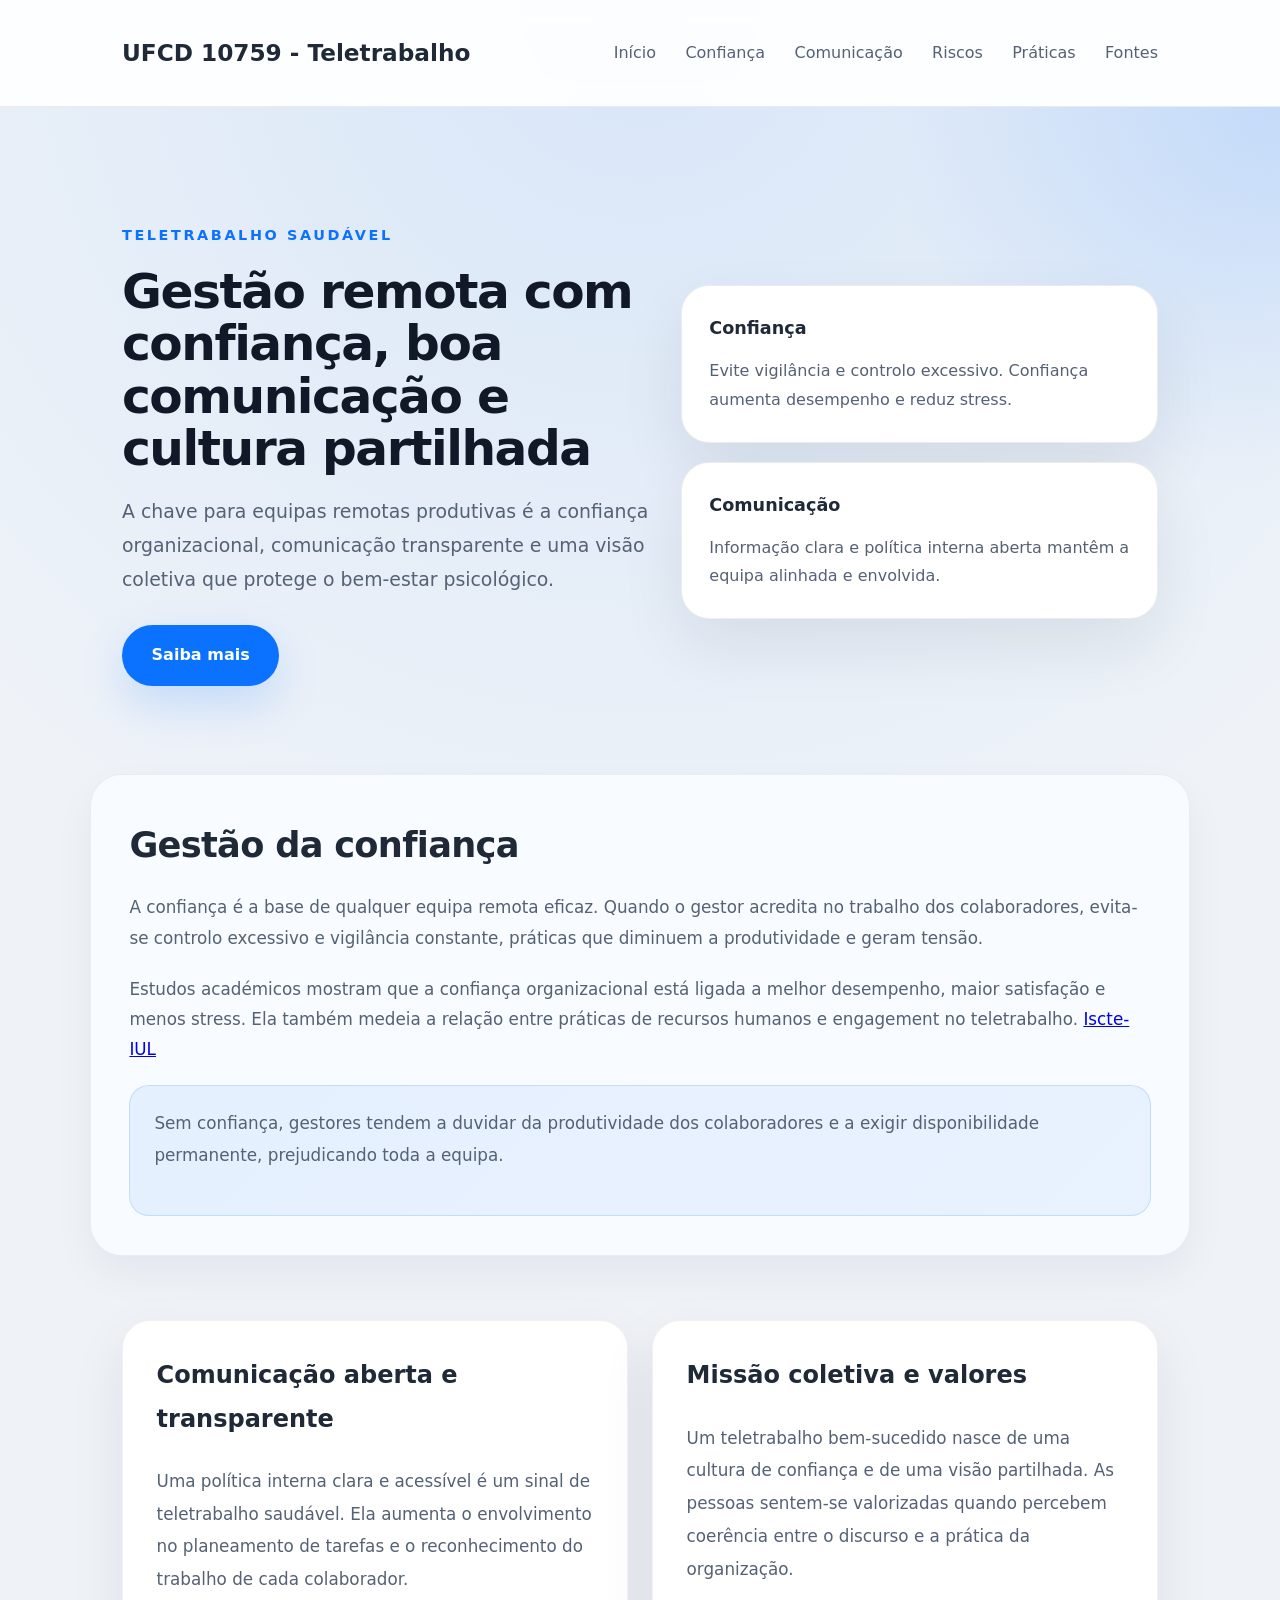
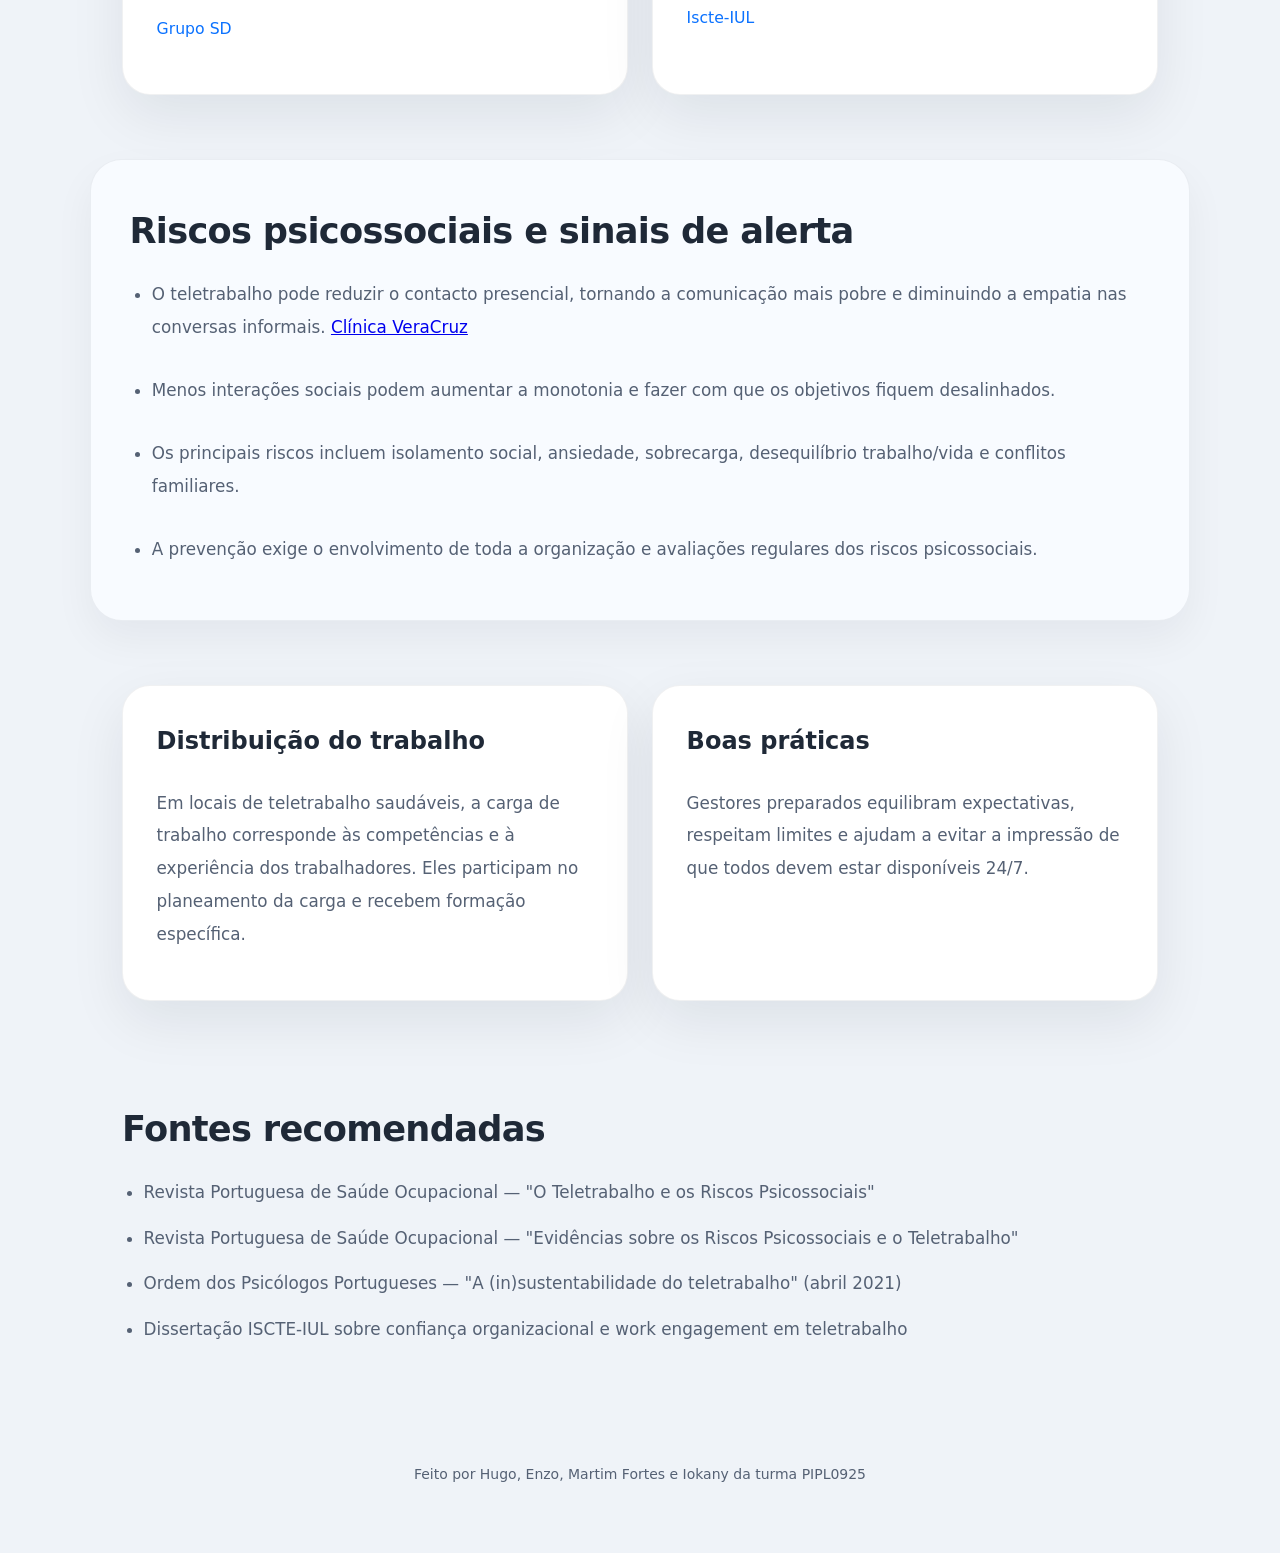
==== index.html @ aab7f4bc "Add files via upload" ====
<!doctype html>
<html lang="pt-PT">
<head>
  <meta charset="utf-8">
  <meta name="viewport" content="width=device-width, initial-scale=1">
  <title>UFCD 10759 - Teletrabalho</title>
  <link rel="stylesheet" href="styles.css">
</head>
<body>
  <header class="site-header">
    <div class="container header-inner">
      <div class="logo">UFCD 10759 - Teletrabalho</div>
      <button class="nav-toggle" aria-label="Abrir menu">☰</button>
      <nav class="site-nav">
        <a href="#home">Início</a>
        <a href="#trust">Confiança</a>
        <a href="#communication">Comunicação</a>
        <a href="#risks">Riscos</a>
        <a href="#practices">Práticas</a>
        <a href="#sources">Fontes</a>
      </nav>
    </div>
  </header>

  <main>
    <section id="home" class="hero">
      <div class="container hero-inner">
        <div class="hero-copy" data-animate>
          <span class="eyebrow">Teletrabalho saudável</span>
          <h1>Gestão remota com confiança, boa comunicação e cultura partilhada</h1>
          <p>A chave para equipas remotas produtivas é a confiança organizacional, comunicação transparente e uma visão coletiva que protege o bem-estar psicológico.</p>
          <a class="btn" href="#trust">Saiba mais</a>
        </div>
        <div class="hero-visual" data-animate>
          <div class="hero-card">
            <strong>Confiança</strong>
            <p>Evite vigilância e controlo excessivo. Confiança aumenta desempenho e reduz stress.</p>
          </div>
          <div class="hero-card">
            <strong>Comunicação</strong>
            <p>Informação clara e política interna aberta mantêm a equipa alinhada e envolvida.</p>
          </div>
        </div>
      </div>
    </section>

    <section id="trust" class="container section-surface" data-animate>
      <h2>Gestão da confiança</h2>
      <p>A confiança é a base de qualquer equipa remota eficaz. Quando o gestor acredita no trabalho dos colaboradores, evita-se controlo excessivo e vigilância constante, práticas que diminuem a produtividade e geram tensão.</p>
      <p>Estudos académicos mostram que a confiança organizacional está ligada a melhor desempenho, maior satisfação e menos stress. Ela também medeia a relação entre práticas de recursos humanos e engagement no teletrabalho. <a href="https://repositorio.iscte-iul.pt/bitstream/10071/23522/1/master_joana_faria_oliveira.pdf" target="_blank">Iscte-IUL</a></p>
      <div class="highlight">
        <p>Sem confiança, gestores tendem a duvidar da produtividade dos colaboradores e a exigir disponibilidade permanente, prejudicando toda a equipa.</p>
      </div>
    </section>

    <section id="communication" class="container features">
      <div class="feature-card" data-animate>
        <h3>Comunicação aberta e transparente</h3>
        <p>Uma política interna clara e acessível é um sinal de teletrabalho saudável. Ela aumenta o envolvimento no planeamento de tarefas e o reconhecimento do trabalho de cada colaborador.</p>
        <p class="source"><a href="https://www.gruposd.pt/riscos-psicossociais-e-teletrabalho/" target="_blank">Grupo SD</a></p>
      </div>
      <div class="feature-card" data-animate>
        <h3>Missão coletiva e valores</h3>
        <p>Um teletrabalho bem-sucedido nasce de uma cultura de confiança e de uma visão partilhada. As pessoas sentem-se valorizadas quando percebem coerência entre o discurso e a prática da organização.</p>
        <p class="source"><a href="https://repositorio.iscte-iul.pt/bitstream/10071/23522/1/master_joana_faria_oliveira.pdf" target="_blank">Iscte-IUL</a></p>
      </div>
    </section>

    <section id="risks" class="container section-surface" data-animate>
      <h2>Riscos psicossociais e sinais de alerta</h2>
      <ul class="risk-list">
        <li>O teletrabalho pode reduzir o contacto presencial, tornando a comunicação mais pobre e diminuindo a empatia nas conversas informais. <a href="https://clinicaveracruz.pt/riscos-psicossociais-e-teletrabalho/" target="_blank">Clínica VeraCruz</a></li>
        <li>Menos interações sociais podem aumentar a monotonia e fazer com que os objetivos fiquem desalinhados.</li>
        <li>Os principais riscos incluem isolamento social, ansiedade, sobrecarga, desequilíbrio trabalho/vida e conflitos familiares.</li>
        <li>A prevenção exige o envolvimento de toda a organização e avaliações regulares dos riscos psicossociais.</li>
      </ul>
    </section>

    <section id="practices" class="container features">
      <div class="feature-card" data-animate>
        <h3>Distribuição do trabalho</h3>
        <p>Em locais de teletrabalho saudáveis, a carga de trabalho corresponde às competências e à experiência dos trabalhadores. Eles participam no planeamento da carga e recebem formação específica.</p>
      </div>
      <div class="feature-card" data-animate>
        <h3>Boas práticas</h3>
        <p>Gestores preparados equilibram expectativas, respeitam limites e ajudam a evitar a impressão de que todos devem estar disponíveis 24/7.</p>
      </div>
    </section>

    <section id="sources" class="container sources" data-animate>
      <h2>Fontes recomendadas</h2>
      <ul>
        <li>Revista Portuguesa de Saúde Ocupacional — "O Teletrabalho e os Riscos Psicossociais"</li>
        <li>Revista Portuguesa de Saúde Ocupacional — "Evidências sobre os Riscos Psicossociais e o Teletrabalho"</li>
        <li>Ordem dos Psicólogos Portugueses — "A (in)sustentabilidade do teletrabalho" (abril 2021)</li>
        <li>Dissertação ISCTE-IUL sobre confiança organizacional e work engagement em teletrabalho</li>
      </ul>
    </section>

  </main>

  <footer class="site-footer">
    <div class="container">
      <small>Feito por Hugo, Enzo, Martim Fortes e Iokany da turma PIPL0925</small>
    </div>
  </footer>

  <script src="script.js"></script>
</body>
</html>
---- styles.css ----
:root{
  --bg:#eff3f8;
  --primary:#0b72ff;
  --secondary:#1f2937;
  --text:#111827;
  --muted:#556174;
  --card:#ffffff;
  --surface:#f8fbff;
  --radius:24px;
}
*{box-sizing:border-box}
html{font-size:16px;scroll-behavior:smooth}
body{margin:0;font-family:Inter,system-ui,Segoe UI,Roboto,'Helvetica Neue',Arial,sans-serif;background:radial-gradient(circle at top,rgba(11,114,255,.1),transparent 30%),var(--bg);color:var(--text);line-height:1.8;font-size:1.05rem}
.container{max-width:1100px;margin:0 auto;padding:2rem}
.site-header{position:sticky;top:0;z-index:20;background:rgba(255,255,255,.92);backdrop-filter:blur(14px);border-bottom:1px solid rgba(15,23,42,.08)}
.header-inner{display:flex;align-items:center;justify-content:space-between;gap:1rem}
.logo{font-weight:800;font-size:1.45rem;color:var(--secondary)}
.site-nav a{margin-left:1.5rem;color:var(--muted);text-decoration:none;font-size:1rem;transition:.18s ease}
.site-nav a:hover{color:var(--secondary)}
.nav-toggle{display:none;border:0;background:transparent;font-size:1.4rem;cursor:pointer;color:var(--secondary)}
.hero{position:relative;padding:5rem 0 3.5rem}
.hero::before{content:'';position:absolute;inset:0;background:radial-gradient(circle at top right,rgba(11,114,255,.16),transparent 27%);pointer-events:none}
.hero-inner{display:grid;grid-template-columns:1.05fr 0.95fr;gap:2rem;align-items:center}
.hero-copy{max-width:560px}
.eyebrow{display:inline-flex;align-items:center;gap:.5rem;margin-bottom:1rem;font-size:.9rem;font-weight:700;text-transform:uppercase;letter-spacing:.18em;color:var(--primary)}
.hero-copy h1{margin:0 0 1.25rem;font-size:clamp(2.2rem,3.8vw,3.8rem);line-height:1.08;letter-spacing:-.03em}
.hero-copy p{max-width:45rem;margin:0 0 1.75rem;font-size:1.18rem;color:var(--muted)}
.btn{display:inline-flex;align-items:center;justify-content:center;padding:1rem 1.85rem;border-radius:999px;background:var(--primary);color:#fff;font-size:1rem;font-weight:700;box-shadow:0 18px 45px rgba(11,114,255,.18);text-decoration:none;transition:transform .22s ease,box-shadow .22s ease}
.btn:hover{transform:translateY(-2px);box-shadow:0 26px 55px rgba(11,114,255,.2)}
.hero-visual{display:grid;gap:1.2rem}
.hero-card{background:var(--card);border:1px solid rgba(15,23,42,.08);padding:1.7rem;border-radius:28px;box-shadow:0 28px 65px rgba(15,23,42,.08);animation:float 7s ease-in-out infinite alternate}
.hero-card strong{display:block;margin-bottom:.75rem;font-size:1.1rem;color:var(--secondary)}
.hero-card p{margin:0;font-size:1rem;color:var(--muted);line-height:1.8}
@keyframes float{to{transform:translateY(-8px)}}
.section-surface{background:var(--surface);border:1px solid rgba(15,23,42,.06);border-radius:32px;padding:2.4rem;box-shadow:0 18px 40px rgba(15,23,42,.05);margin-bottom:2rem}
h2{font-size:2.2rem;margin:0 0 1rem;color:var(--secondary);letter-spacing:-.02em}
p{margin:0 0 1.3rem;color:var(--muted);font-size:1.05rem}
.features{display:grid;grid-template-columns:repeat(2,minmax(0,1fr));gap:1.5rem;margin-bottom:2rem}
.feature-card{background:var(--card);border-radius:28px;padding:2.1rem;box-shadow:0 20px 55px rgba(15,23,42,.08);border:1px solid rgba(15,23,42,.06);transition:transform .3s ease,box-shadow .3s ease,background .3s ease}
.feature-card:hover{transform:translateY(-5px);box-shadow:0 24px 60px rgba(15,23,42,.12);background:rgba(255,255,255,.98)}
.feature-card h3{margin-top:0;font-size:1.5rem;color:var(--secondary)}
.feature-card p{margin-bottom:1rem;font-size:1.05rem;line-height:1.95}
.source a{color:var(--primary);text-decoration:none;font-size:.98rem}
.source a:hover{text-decoration:underline}
.risk-list{margin:0;padding:0 0 0 1.4rem;list-style:disc;gap:.9rem;display:grid}
.risk-list li{margin-bottom:1rem;color:var(--muted);line-height:1.95;font-size:1.05rem}
.highlight{background:linear-gradient(135deg,rgba(11,114,255,.08),rgba(59,130,246,.08));border:1px solid rgba(11,114,255,.16);padding:1.4rem 1.5rem;border-radius:20px;color:var(--secondary);margin-top:1rem;font-size:1rem;line-height:1.9;max-width:100%}
.sources ul{padding-left:1.35rem;display:grid;gap:.85rem}
.sources li{color:var(--muted);line-height:1.9;font-size:1.05rem}
.site-footer{padding:2rem 0;text-align:center;color:var(--muted)}
@media (max-width:980px){.hero-inner{grid-template-columns:1fr}.features{grid-template-columns:1fr}}
@media (max-width:768px){.nav-toggle{display:block}.site-nav{display:none;position:absolute;left:0;right:0;top:100%;background:var(--card);padding:1.2rem 2rem;border-top:1px solid rgba(15,23,42,.08)}.site-nav a{display:block;margin:0.85rem 0}.container{padding:1.5rem}}
[data-animate]{opacity:0;transform:translateY(24px);transition:opacity .85s ease,transform .85s ease}
.animate-visible{opacity:1;transform:translateY(0)}
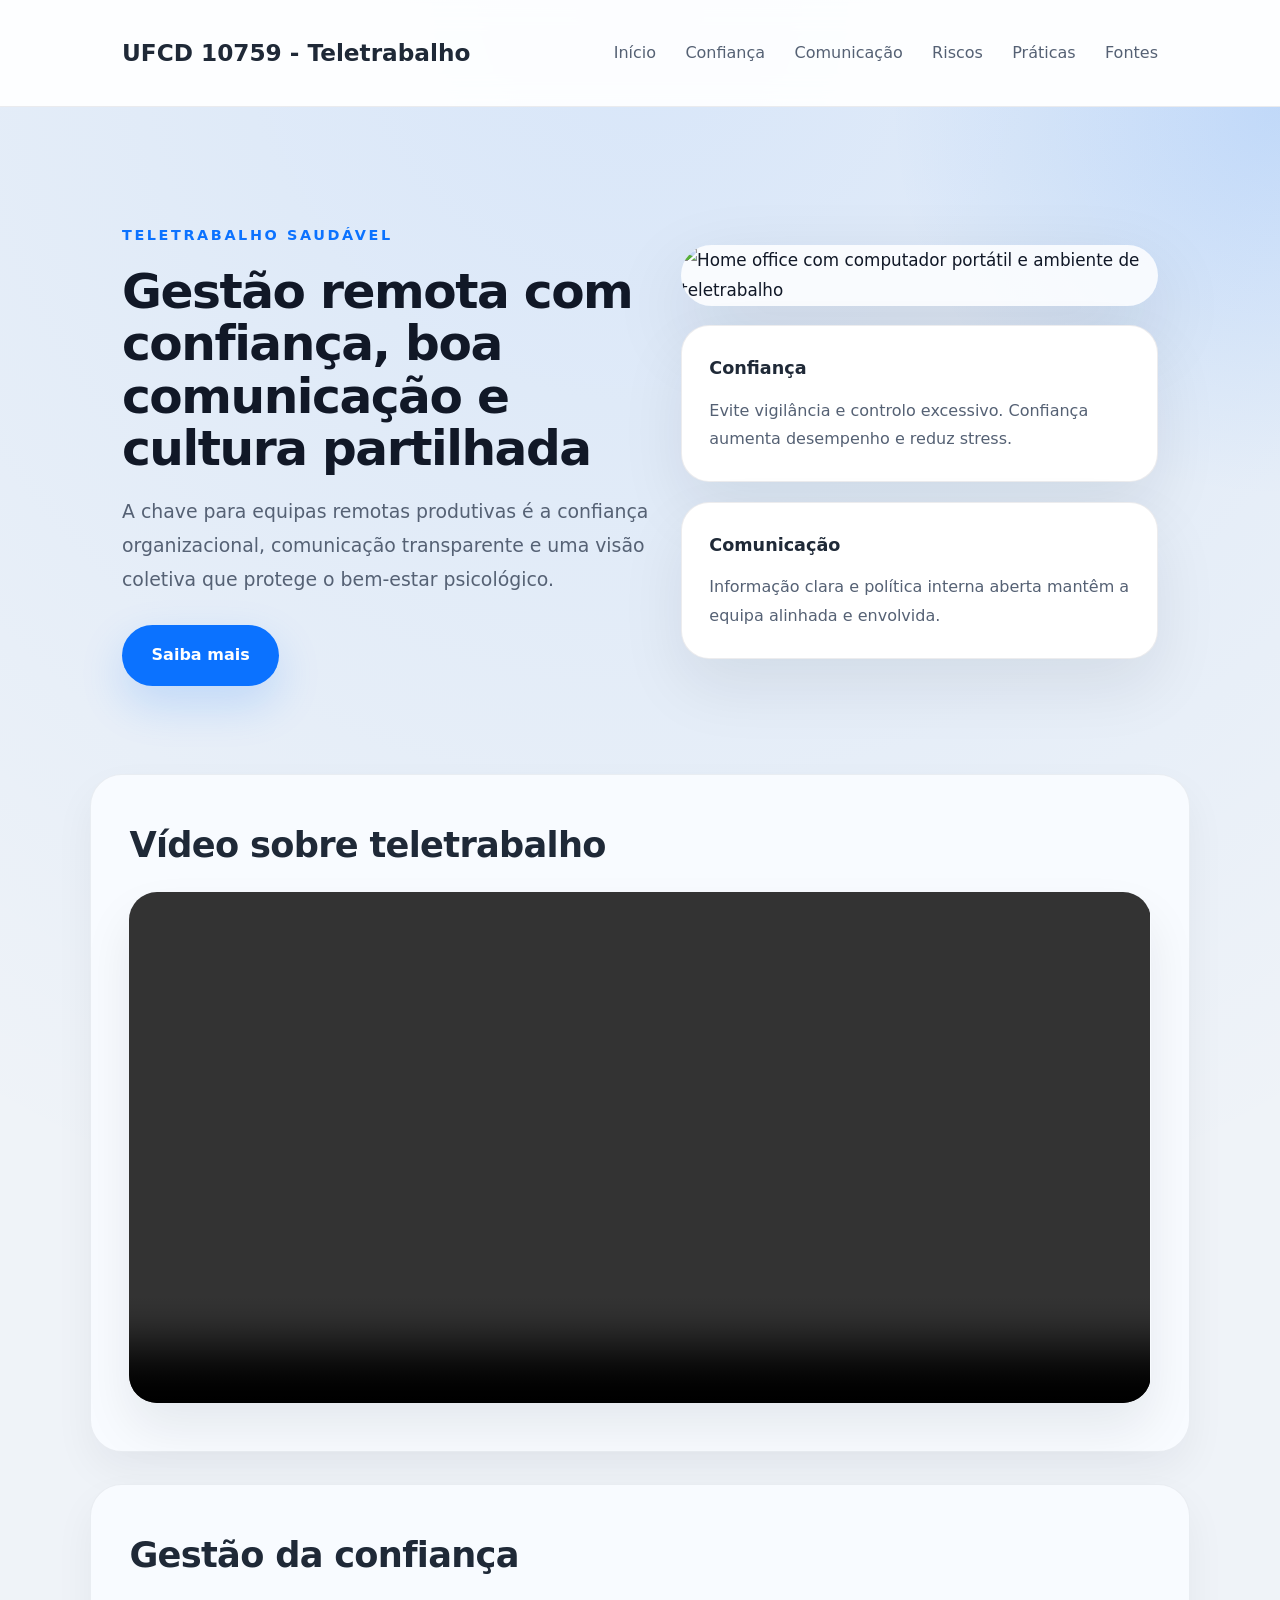
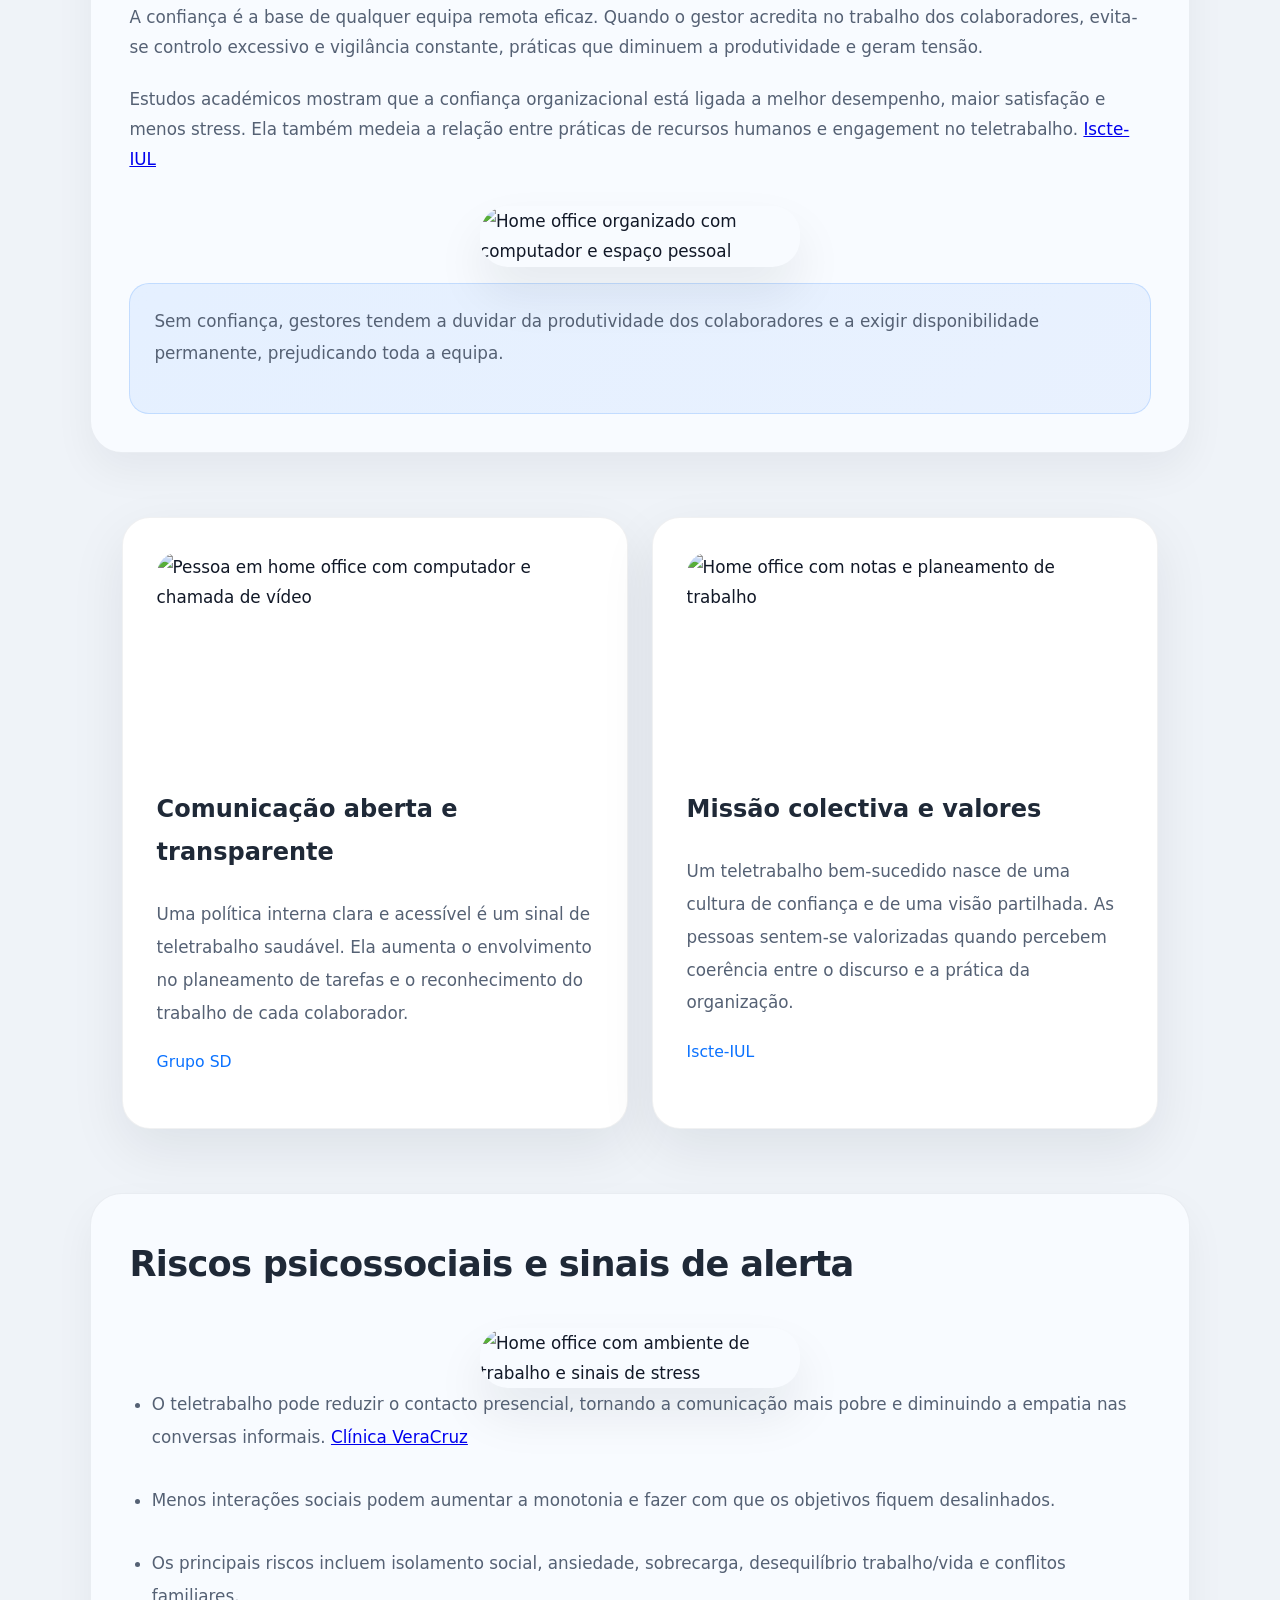
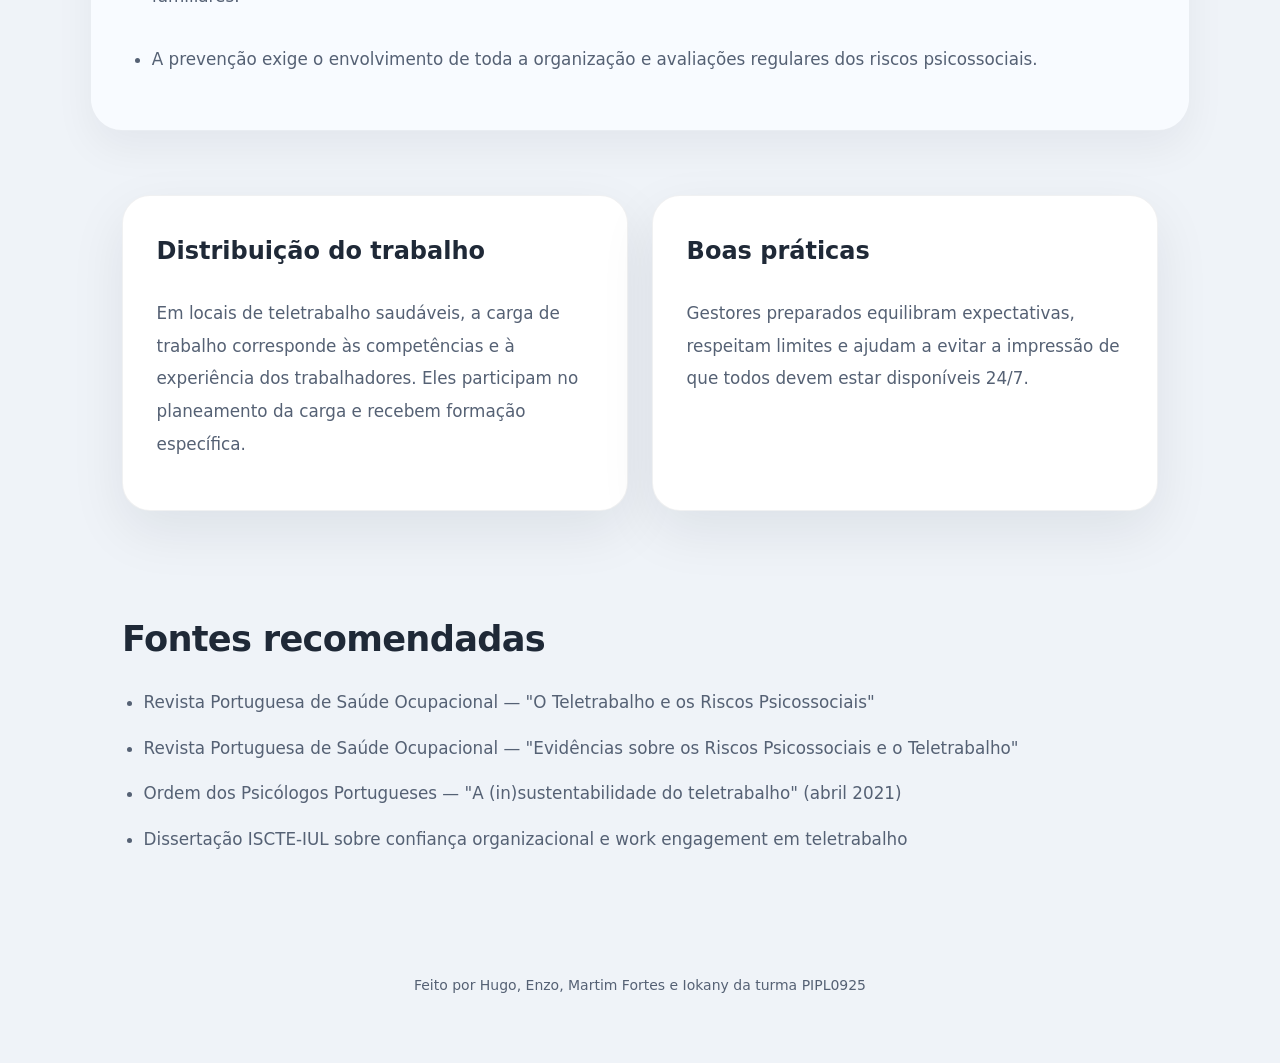
==== commit a36f7af7: "videos e imagens gg" ====
--- a/index.html
+++ b/index.html
@@ -32,6 +32,7 @@
           <a class="btn" href="#trust">Saiba mais</a>
         </div>
         <div class="hero-visual" data-animate>
+          <img class="hero-image" src="https://images.unsplash.com/photo-1517245386807-bb43f82c33c4?auto=format&fit=crop&w=1200&q=80" alt="Home office com computador portátil e ambiente de teletrabalho" loading="lazy" />
           <div class="hero-card">
             <strong>Confiança</strong>
             <p>Evite vigilância e controlo excessivo. Confiança aumenta desempenho e reduz stress.</p>
@@ -44,10 +45,21 @@
       </div>
     </section>
 
+    <section id="video" class="container section-surface" data-animate>
+      <h2>Vídeo sobre teletrabalho</h2>
+      <video controls preload="metadata">
+        <source src="videos/8mb.video-Kzh-Ra1K1tEU.mp4" type="video/mp4">
+        O seu browser não suporta vídeo HTML5.
+      </video>
+    </section>
+
     <section id="trust" class="container section-surface" data-animate>
       <h2>Gestão da confiança</h2>
       <p>A confiança é a base de qualquer equipa remota eficaz. Quando o gestor acredita no trabalho dos colaboradores, evita-se controlo excessivo e vigilância constante, práticas que diminuem a produtividade e geram tensão.</p>
       <p>Estudos académicos mostram que a confiança organizacional está ligada a melhor desempenho, maior satisfação e menos stress. Ela também medeia a relação entre práticas de recursos humanos e engagement no teletrabalho. <a href="https://repositorio.iscte-iul.pt/bitstream/10071/23522/1/master_joana_faria_oliveira.pdf" target="_blank">Iscte-IUL</a></p>
+      <figure class="section-figure">
+        <img src="https://images.unsplash.com/photo-1517248135467-4c7edcad34c4?auto=format&fit=crop&w=600&q=80" alt="Home office organizado com computador e espaço pessoal" loading="lazy" />
+      </figure>
       <div class="highlight">
         <p>Sem confiança, gestores tendem a duvidar da produtividade dos colaboradores e a exigir disponibilidade permanente, prejudicando toda a equipa.</p>
       </div>
@@ -55,12 +67,14 @@
 
     <section id="communication" class="container features">
       <div class="feature-card" data-animate>
+        <img src="https://images.unsplash.com/photo-1504384308090-c894fdcc538d?auto=format&fit=crop&w=600&q=80" alt="Pessoa em home office com computador e chamada de vídeo" loading="lazy" />
         <h3>Comunicação aberta e transparente</h3>
         <p>Uma política interna clara e acessível é um sinal de teletrabalho saudável. Ela aumenta o envolvimento no planeamento de tarefas e o reconhecimento do trabalho de cada colaborador.</p>
         <p class="source"><a href="https://www.gruposd.pt/riscos-psicossociais-e-teletrabalho/" target="_blank">Grupo SD</a></p>
       </div>
       <div class="feature-card" data-animate>
-        <h3>Missão coletiva e valores</h3>
+        <img src="https://images.unsplash.com/photo-1498050108023-c5249f4df085?auto=format&fit=crop&w=600&q=80" alt="Home office com notas e planeamento de trabalho" loading="lazy" />
+        <h3>Missão colectiva e valores</h3>
         <p>Um teletrabalho bem-sucedido nasce de uma cultura de confiança e de uma visão partilhada. As pessoas sentem-se valorizadas quando percebem coerência entre o discurso e a prática da organização.</p>
         <p class="source"><a href="https://repositorio.iscte-iul.pt/bitstream/10071/23522/1/master_joana_faria_oliveira.pdf" target="_blank">Iscte-IUL</a></p>
       </div>
@@ -68,6 +82,9 @@
 
     <section id="risks" class="container section-surface" data-animate>
       <h2>Riscos psicossociais e sinais de alerta</h2>
+      <figure class="section-figure">
+        <img src="https://images.unsplash.com/photo-1486312338219-ce68d2c6f44d?auto=format&fit=crop&w=600&q=80" alt="Home office com ambiente de trabalho e sinais de stress" loading="lazy" />
+      </figure>
       <ul class="risk-list">
         <li>O teletrabalho pode reduzir o contacto presencial, tornando a comunicação mais pobre e diminuindo a empatia nas conversas informais. <a href="https://clinicaveracruz.pt/riscos-psicossociais-e-teletrabalho/" target="_blank">Clínica VeraCruz</a></li>
         <li>Menos interações sociais podem aumentar a monotonia e fazer com que os objetivos fiquem desalinhados.</li>
--- a/styles.css
+++ b/styles.css
@@ -27,10 +27,16 @@
 .hero-copy p{max-width:45rem;margin:0 0 1.75rem;font-size:1.18rem;color:var(--muted)}
 .btn{display:inline-flex;align-items:center;justify-content:center;padding:1rem 1.85rem;border-radius:999px;background:var(--primary);color:#fff;font-size:1rem;font-weight:700;box-shadow:0 18px 45px rgba(11,114,255,.18);text-decoration:none;transition:transform .22s ease,box-shadow .22s ease}
 .btn:hover{transform:translateY(-2px);box-shadow:0 26px 55px rgba(11,114,255,.2)}
-.hero-visual{display:grid;gap:1.2rem}
-.hero-card{background:var(--card);border:1px solid rgba(15,23,42,.08);padding:1.7rem;border-radius:28px;box-shadow:0 28px 65px rgba(15,23,42,.08);animation:float 7s ease-in-out infinite alternate}
+.hero-visual{display:grid;gap:1.2rem;justify-items:center}
+.hero-image{width:100%;max-width:480px;max-height:420px;border-radius:32px;box-shadow:0 30px 80px rgba(15,23,42,.12);background:rgba(255,255,255,.82);object-fit:cover}
+.hero-card{background:var(--card);border:1px solid rgba(15,23,42,.08);padding:1.7rem;border-radius:28px;box-shadow:0 28px 65px rgba(15,23,42,.08);animation:float 7s ease-in-out infinite alternate;max-width:520px}
 .hero-card strong{display:block;margin-bottom:.75rem;font-size:1.1rem;color:var(--secondary)}
 .hero-card p{margin:0;font-size:1rem;color:var(--muted);line-height:1.8}
+.feature-card img{width:100%;height:220px;object-fit:cover;border-radius:22px 22px 0 0;display:block;margin-bottom:1rem}
+.section-figure{margin:2rem 0 0;display:flex;justify-content:center}
+.section-figure img{width:100%;max-width:320px;height:auto;border-radius:28px;box-shadow:0 26px 50px rgba(15,23,42,.08);object-fit:cover}
+.video-section video,
+section#video video{width:100%;border-radius:28px;box-shadow:0 26px 50px rgba(15,23,42,.08);max-height:520px;object-fit:cover}
 @keyframes float{to{transform:translateY(-8px)}}
 .section-surface{background:var(--surface);border:1px solid rgba(15,23,42,.06);border-radius:32px;padding:2.4rem;box-shadow:0 18px 40px rgba(15,23,42,.05);margin-bottom:2rem}
 h2{font-size:2.2rem;margin:0 0 1rem;color:var(--secondary);letter-spacing:-.02em}
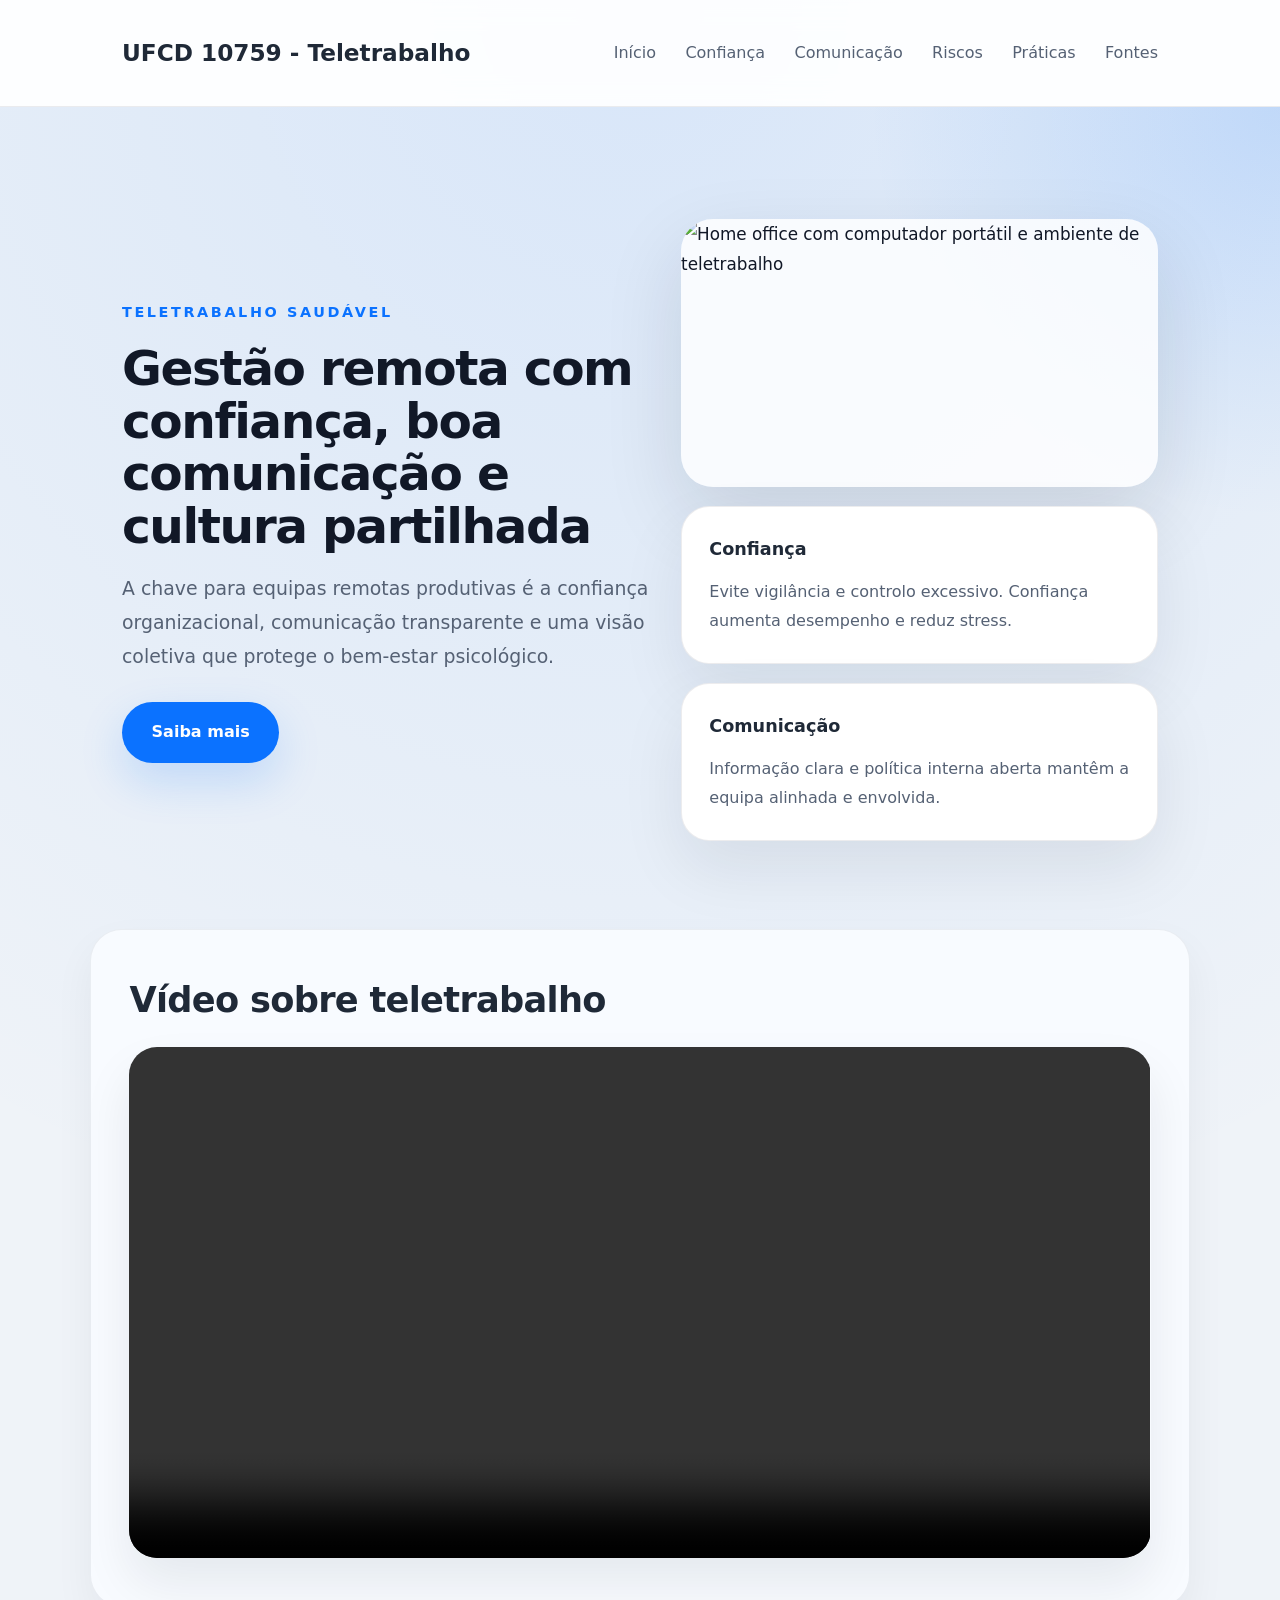
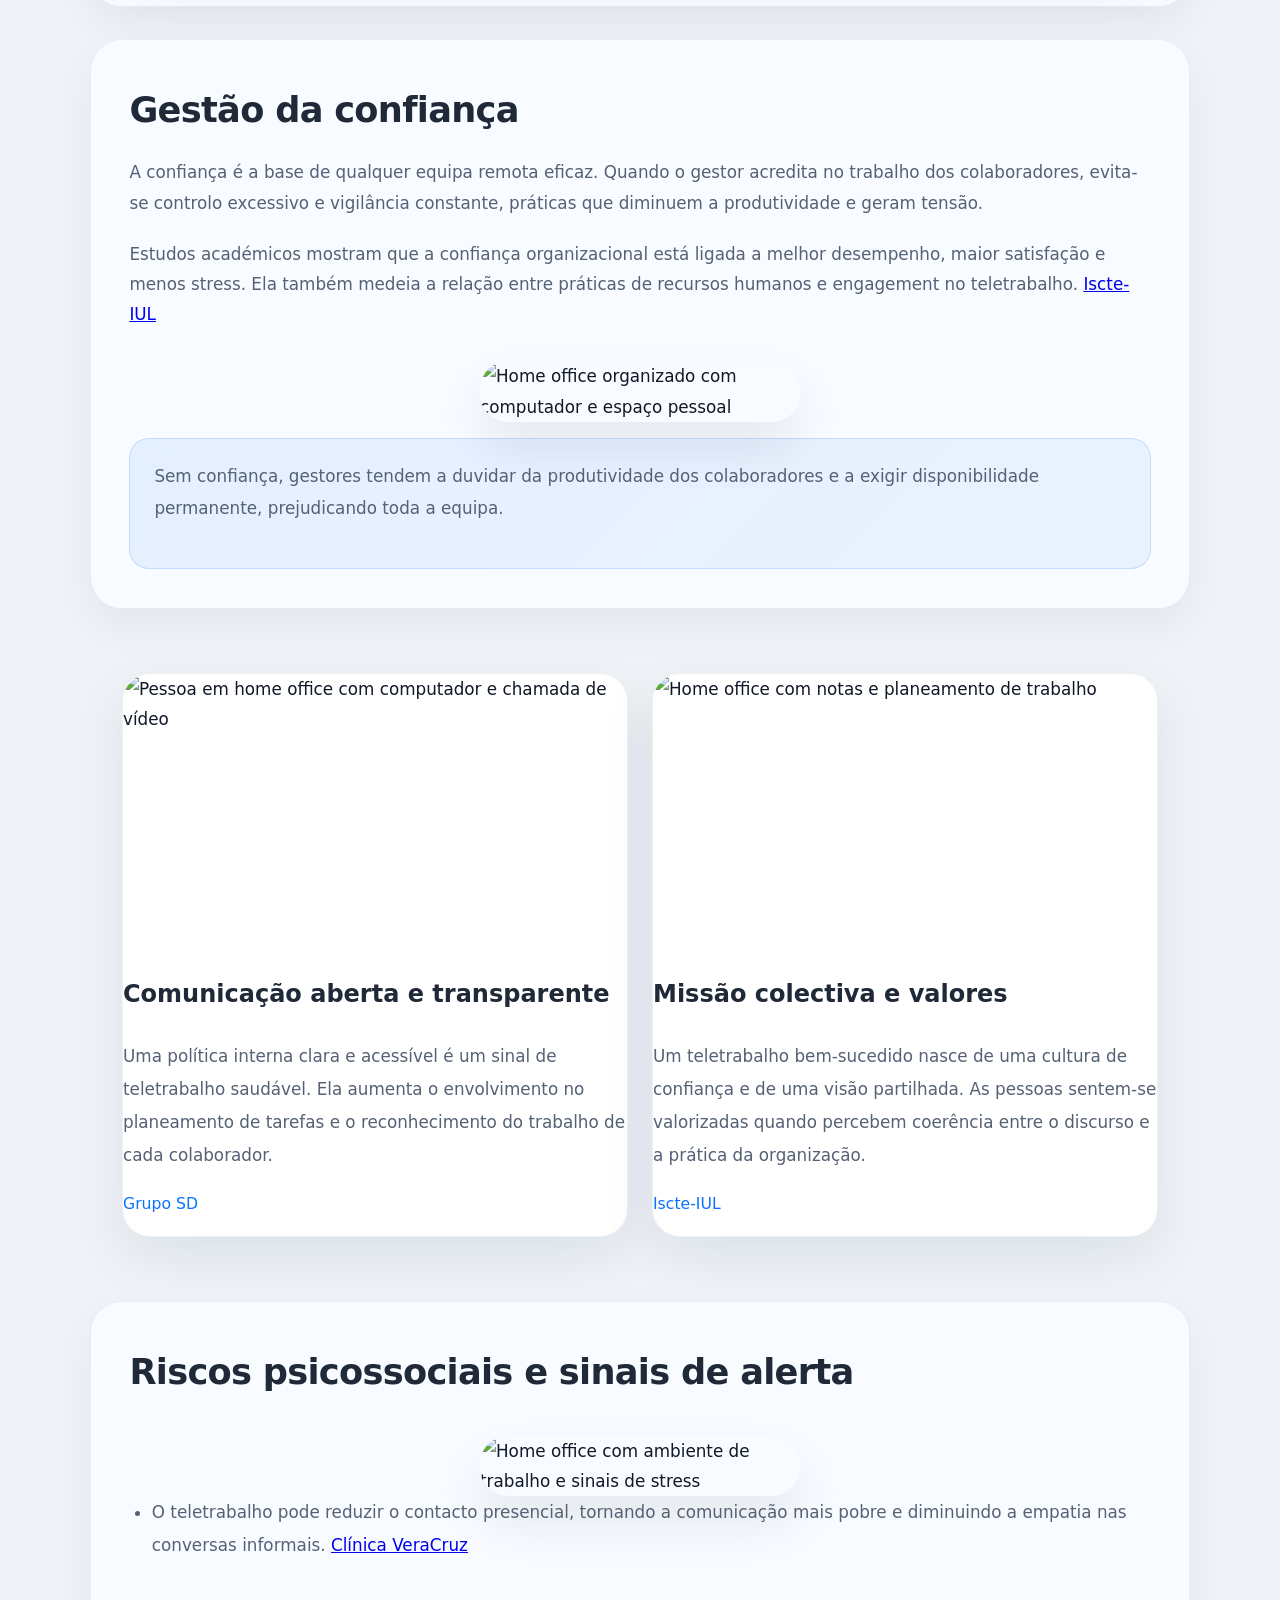
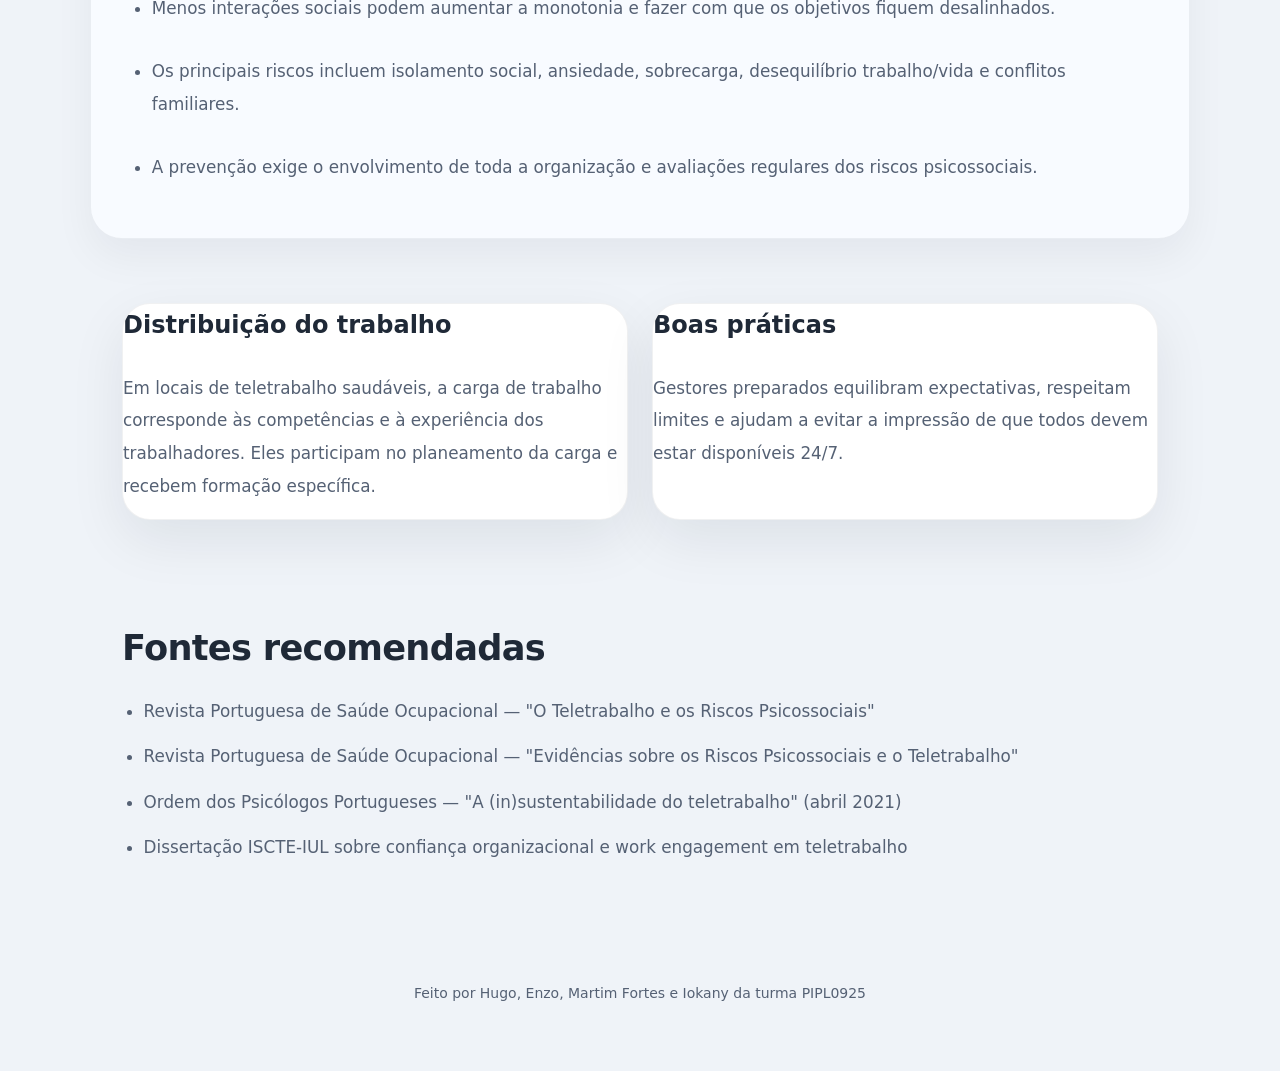
==== commit 65a14776: "final" ====
--- a/index.html
+++ b/index.html
@@ -4,7 +4,7 @@
   <meta charset="utf-8">
   <meta name="viewport" content="width=device-width, initial-scale=1">
   <title>UFCD 10759 - Teletrabalho</title>
-  <link rel="stylesheet" href="styles.css">
+  <link rel="stylesheet" href="styles.css?v=2">
 </head>
 <body>
   <header class="site-header">
--- a/styles.css
+++ b/styles.css
@@ -28,11 +28,12 @@
 .btn{display:inline-flex;align-items:center;justify-content:center;padding:1rem 1.85rem;border-radius:999px;background:var(--primary);color:#fff;font-size:1rem;font-weight:700;box-shadow:0 18px 45px rgba(11,114,255,.18);text-decoration:none;transition:transform .22s ease,box-shadow .22s ease}
 .btn:hover{transform:translateY(-2px);box-shadow:0 26px 55px rgba(11,114,255,.2)}
 .hero-visual{display:grid;gap:1.2rem;justify-items:center}
-.hero-image{width:100%;max-width:480px;max-height:420px;border-radius:32px;box-shadow:0 30px 80px rgba(15,23,42,.12);background:rgba(255,255,255,.82);object-fit:cover}
+.hero-image{display:block;width:100%;max-width:480px;aspect-ratio:16/9;min-height:260px;border-radius:32px;box-shadow:0 30px 80px rgba(15,23,42,.12);background:rgba(255,255,255,.82);object-fit:cover}
 .hero-card{background:var(--card);border:1px solid rgba(15,23,42,.08);padding:1.7rem;border-radius:28px;box-shadow:0 28px 65px rgba(15,23,42,.08);animation:float 7s ease-in-out infinite alternate;max-width:520px}
 .hero-card strong{display:block;margin-bottom:.75rem;font-size:1.1rem;color:var(--secondary)}
 .hero-card p{margin:0;font-size:1rem;color:var(--muted);line-height:1.8}
-.feature-card img{width:100%;height:220px;object-fit:cover;border-radius:22px 22px 0 0;display:block;margin-bottom:1rem}
+.feature-card{display:flex;flex-direction:column;overflow:hidden}
+.feature-card img{width:100%;aspect-ratio:16/9;min-height:220px;object-fit:cover;border-radius:22px 22px 0 0;display:block;margin-bottom:1rem}
 .section-figure{margin:2rem 0 0;display:flex;justify-content:center}
 .section-figure img{width:100%;max-width:320px;height:auto;border-radius:28px;box-shadow:0 26px 50px rgba(15,23,42,.08);object-fit:cover}
 .video-section video,
@@ -41,9 +42,11 @@
 .section-surface{background:var(--surface);border:1px solid rgba(15,23,42,.06);border-radius:32px;padding:2.4rem;box-shadow:0 18px 40px rgba(15,23,42,.05);margin-bottom:2rem}
 h2{font-size:2.2rem;margin:0 0 1rem;color:var(--secondary);letter-spacing:-.02em}
 p{margin:0 0 1.3rem;color:var(--muted);font-size:1.05rem}
-.features{display:grid;grid-template-columns:repeat(2,minmax(0,1fr));gap:1.5rem;margin-bottom:2rem}
-.feature-card{background:var(--card);border-radius:28px;padding:2.1rem;box-shadow:0 20px 55px rgba(15,23,42,.08);border:1px solid rgba(15,23,42,.06);transition:transform .3s ease,box-shadow .3s ease,background .3s ease}
+.features{display:grid;grid-template-columns:repeat(2,minmax(0,1fr));gap:1.5rem;margin-bottom:2rem;align-items:stretch}
+.feature-card{display:flex;flex-direction:column;background:var(--card);border-radius:28px;padding:0;overflow:hidden;box-shadow:0 20px 55px rgba(15,23,42,.08);border:1px solid rgba(15,23,42,.06);transition:transform .3s ease,box-shadow .3s ease,background .3s ease;min-height:100%}
 .feature-card:hover{transform:translateY(-5px);box-shadow:0 24px 60px rgba(15,23,42,.12);background:rgba(255,255,255,.98)}
+.feature-card img{width:100%;aspect-ratio:16/9;height:auto;object-fit:cover;display:block}
+.feature-card-content{padding:2.1rem;display:flex;flex-direction:column;flex:1}
 .feature-card h3{margin-top:0;font-size:1.5rem;color:var(--secondary)}
 .feature-card p{margin-bottom:1rem;font-size:1.05rem;line-height:1.95}
 .source a{color:var(--primary);text-decoration:none;font-size:.98rem}
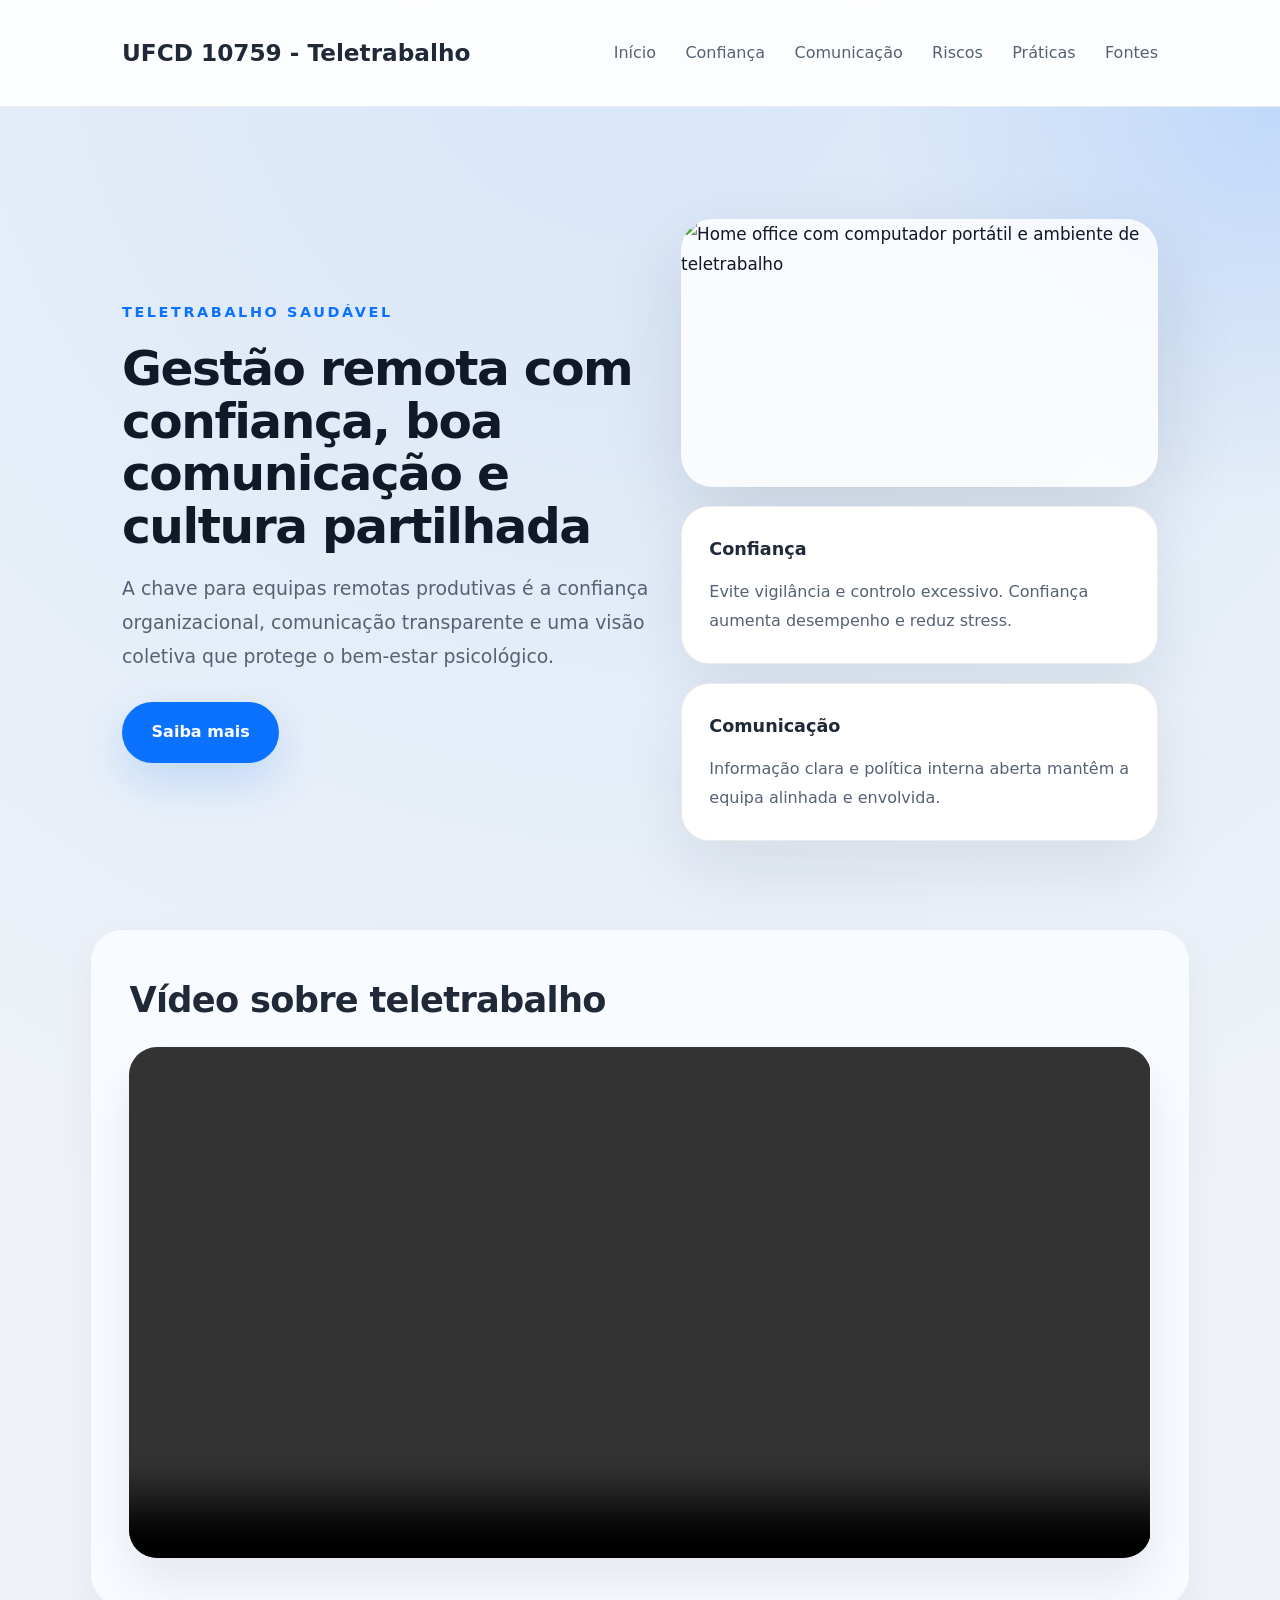
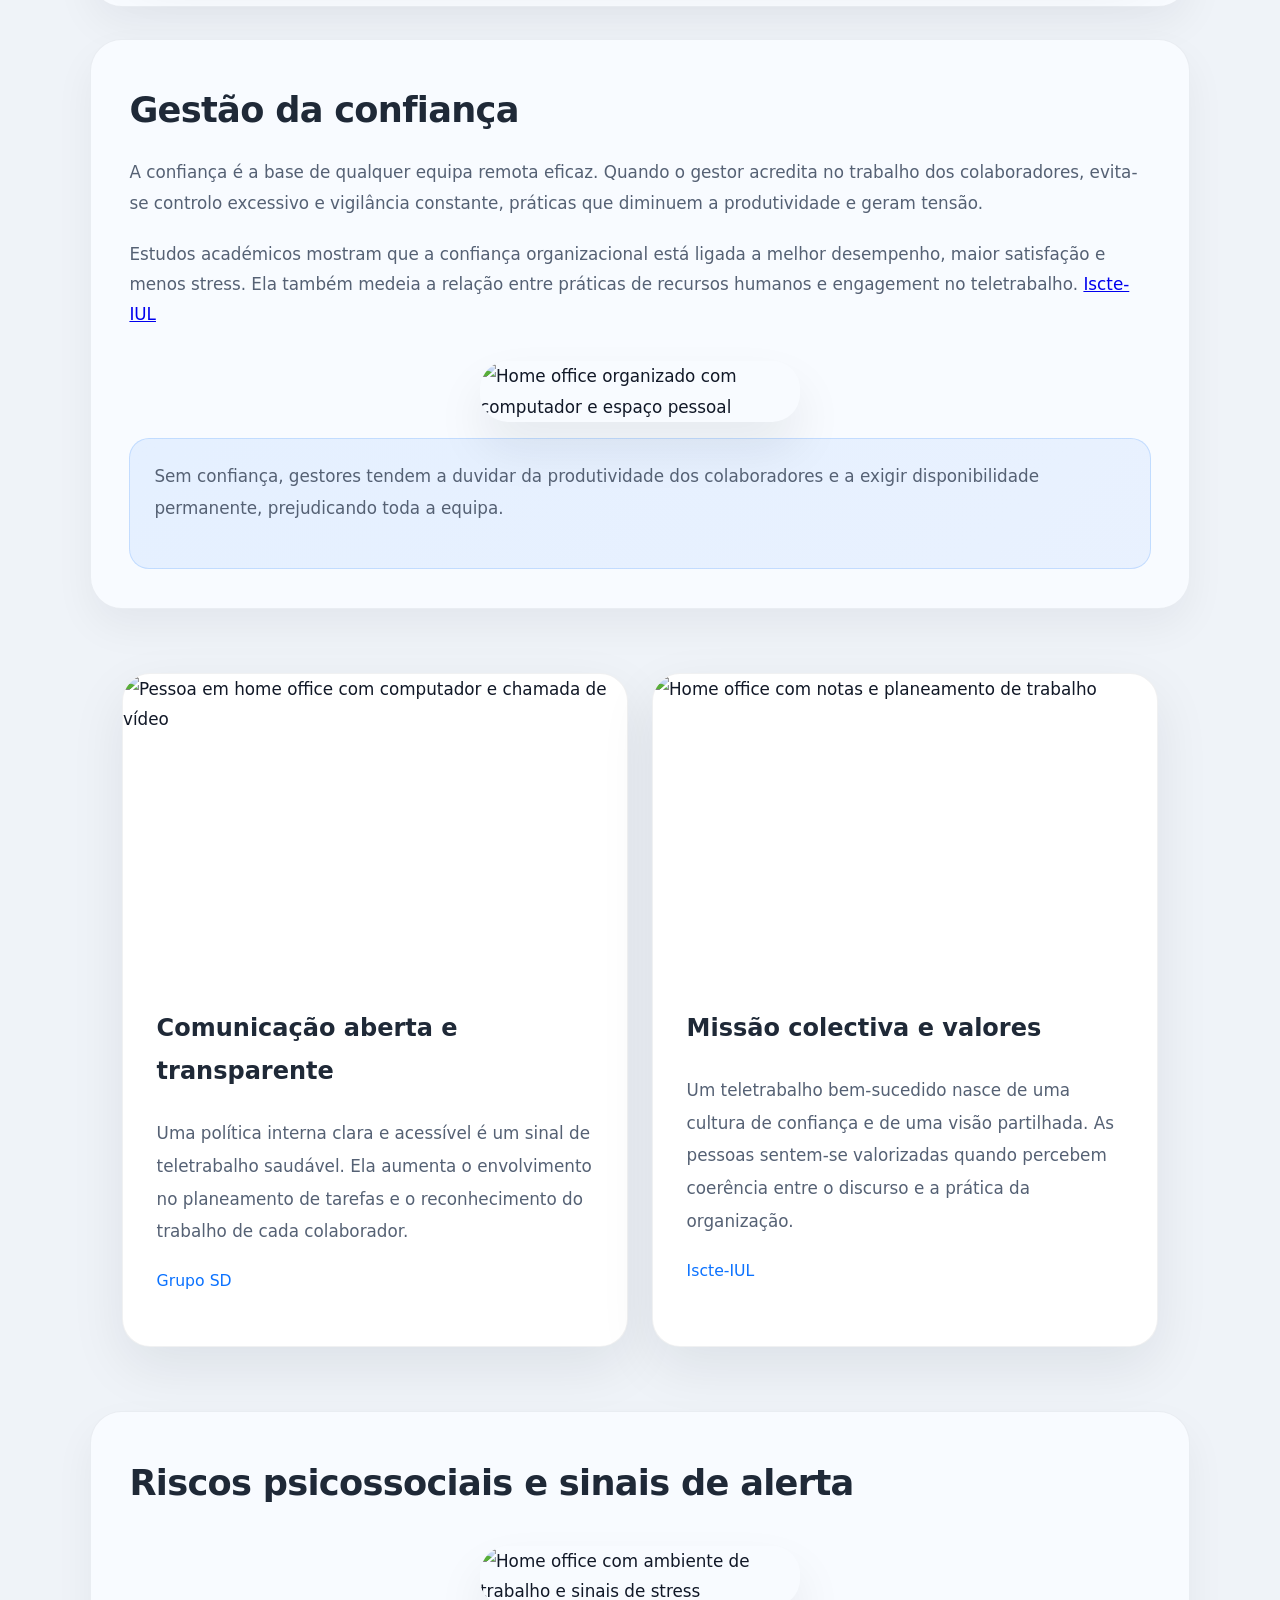
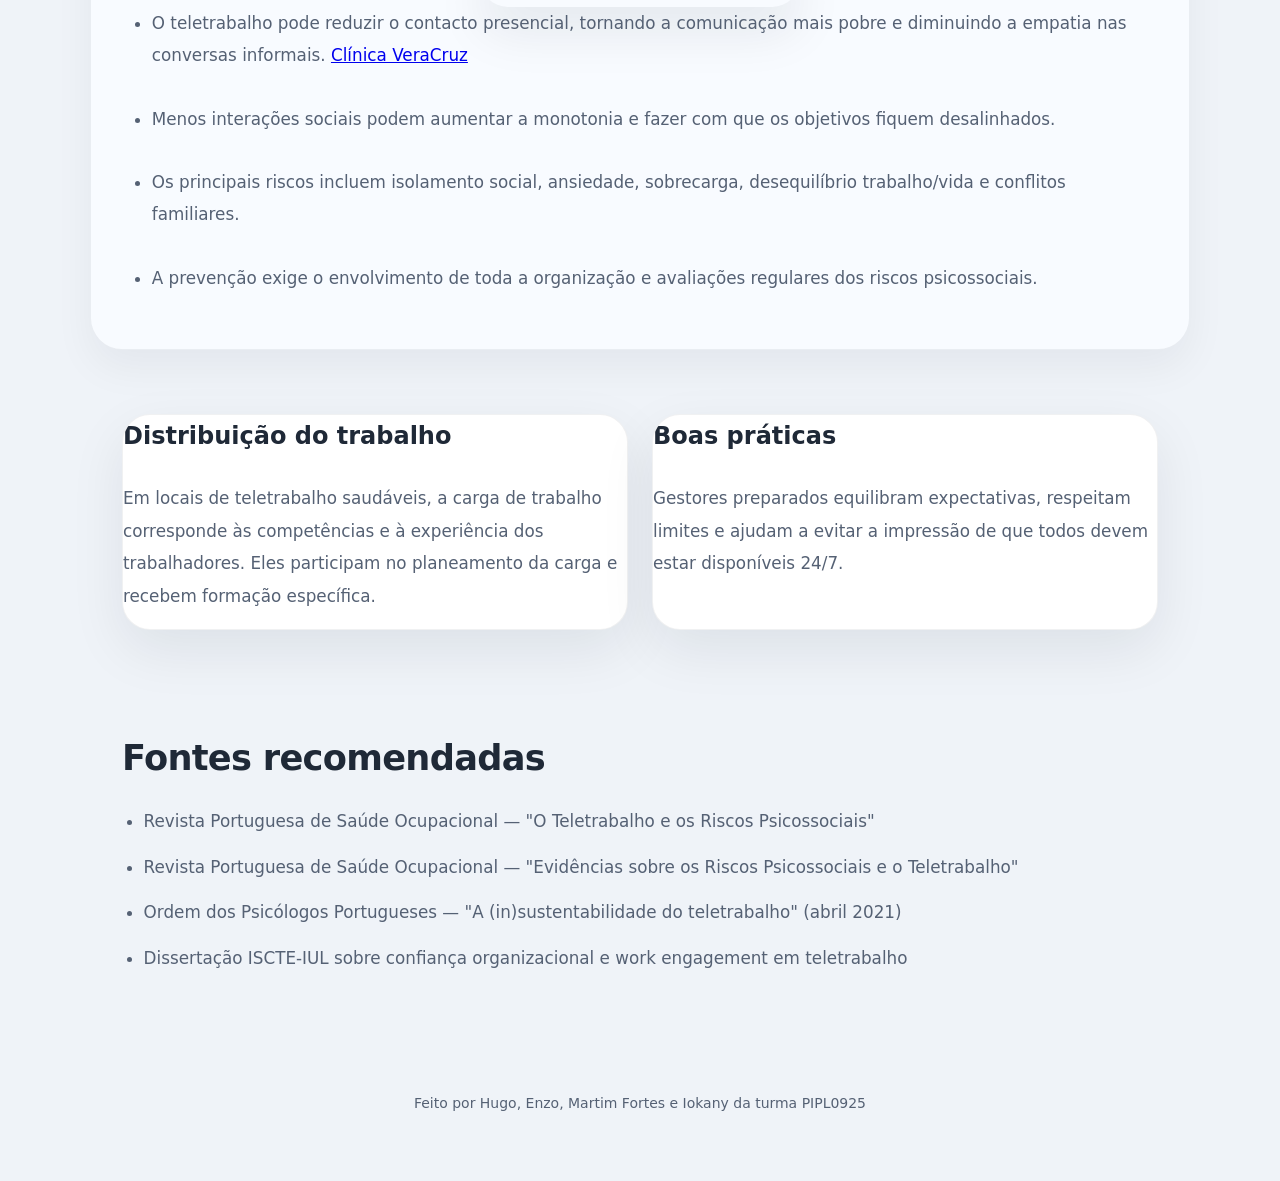
==== commit 77bc6e26: "Update index.html" ====
--- a/index.html
+++ b/index.html
@@ -68,15 +68,19 @@
     <section id="communication" class="container features">
       <div class="feature-card" data-animate>
         <img src="https://images.unsplash.com/photo-1504384308090-c894fdcc538d?auto=format&fit=crop&w=600&q=80" alt="Pessoa em home office com computador e chamada de vídeo" loading="lazy" />
-        <h3>Comunicação aberta e transparente</h3>
-        <p>Uma política interna clara e acessível é um sinal de teletrabalho saudável. Ela aumenta o envolvimento no planeamento de tarefas e o reconhecimento do trabalho de cada colaborador.</p>
-        <p class="source"><a href="https://www.gruposd.pt/riscos-psicossociais-e-teletrabalho/" target="_blank">Grupo SD</a></p>
+        <div class="feature-card-content">
+          <h3>Comunicação aberta e transparente</h3>
+          <p>Uma política interna clara e acessível é um sinal de teletrabalho saudável. Ela aumenta o envolvimento no planeamento de tarefas e o reconhecimento do trabalho de cada colaborador.</p>
+          <p class="source"><a href="https://www.gruposd.pt/riscos-psicossociais-e-teletrabalho/" target="_blank">Grupo SD</a></p>
+        </div>
       </div>
       <div class="feature-card" data-animate>
         <img src="https://images.unsplash.com/photo-1498050108023-c5249f4df085?auto=format&fit=crop&w=600&q=80" alt="Home office com notas e planeamento de trabalho" loading="lazy" />
-        <h3>Missão colectiva e valores</h3>
-        <p>Um teletrabalho bem-sucedido nasce de uma cultura de confiança e de uma visão partilhada. As pessoas sentem-se valorizadas quando percebem coerência entre o discurso e a prática da organização.</p>
-        <p class="source"><a href="https://repositorio.iscte-iul.pt/bitstream/10071/23522/1/master_joana_faria_oliveira.pdf" target="_blank">Iscte-IUL</a></p>
+        <div class="feature-card-content">
+          <h3>Missão colectiva e valores</h3>
+          <p>Um teletrabalho bem-sucedido nasce de uma cultura de confiança e de uma visão partilhada. As pessoas sentem-se valorizadas quando percebem coerência entre o discurso e a prática da organização.</p>
+          <p class="source"><a href="https://repositorio.iscte-iul.pt/bitstream/10071/23522/1/master_joana_faria_oliveira.pdf" target="_blank">Iscte-IUL</a></p>
+        </div>
       </div>
     </section>
 
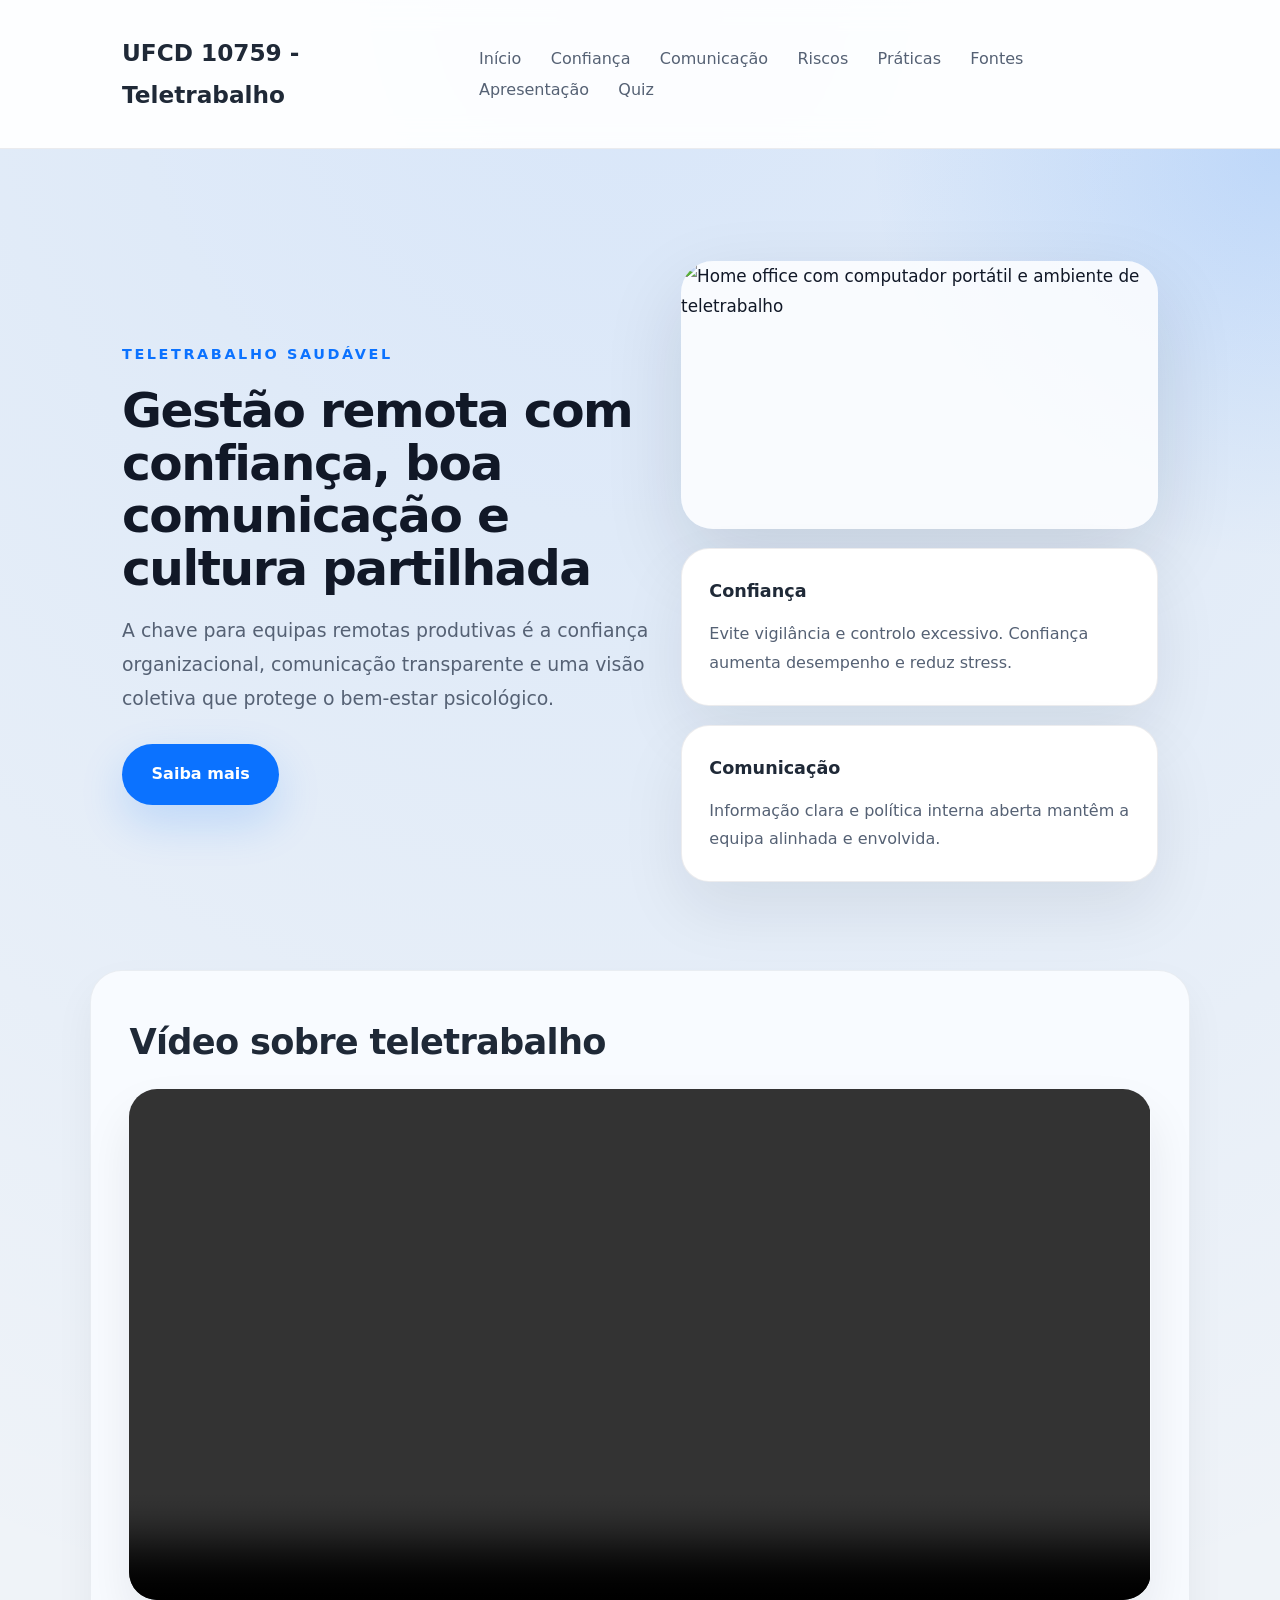
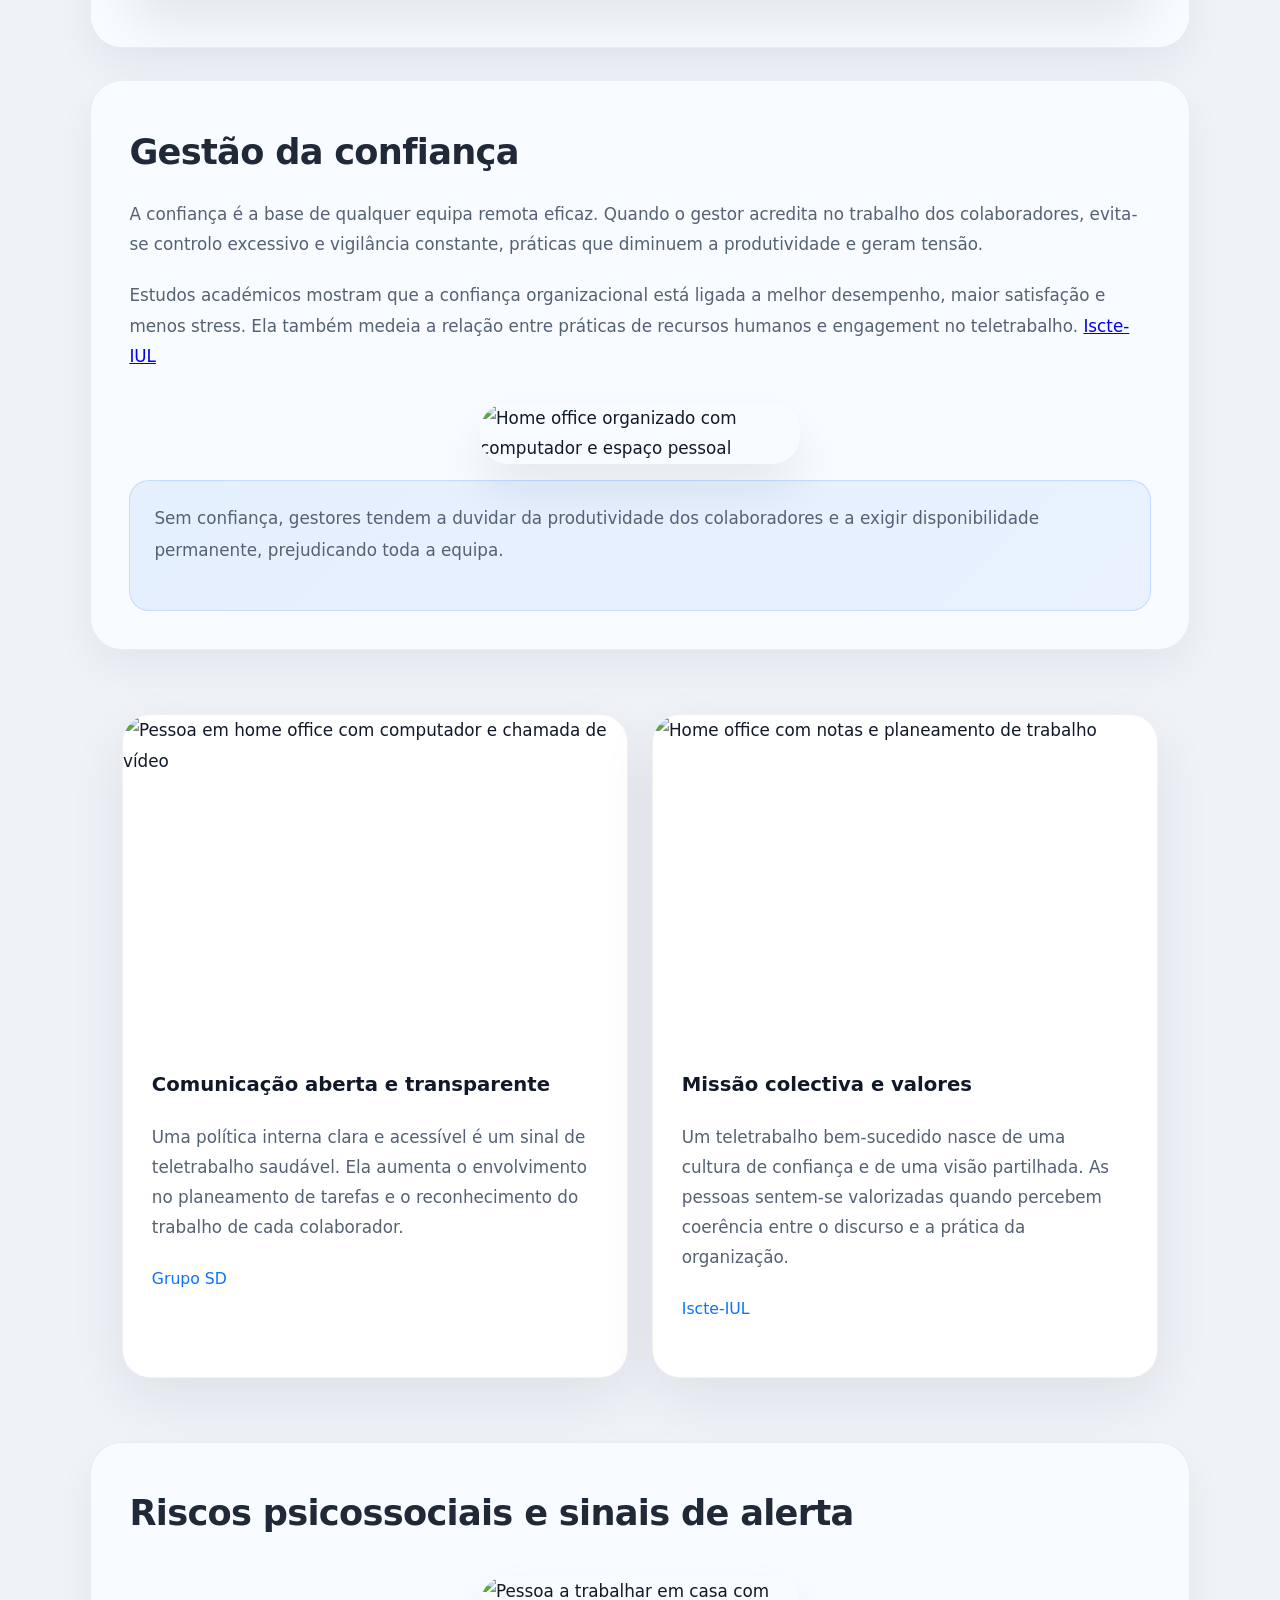
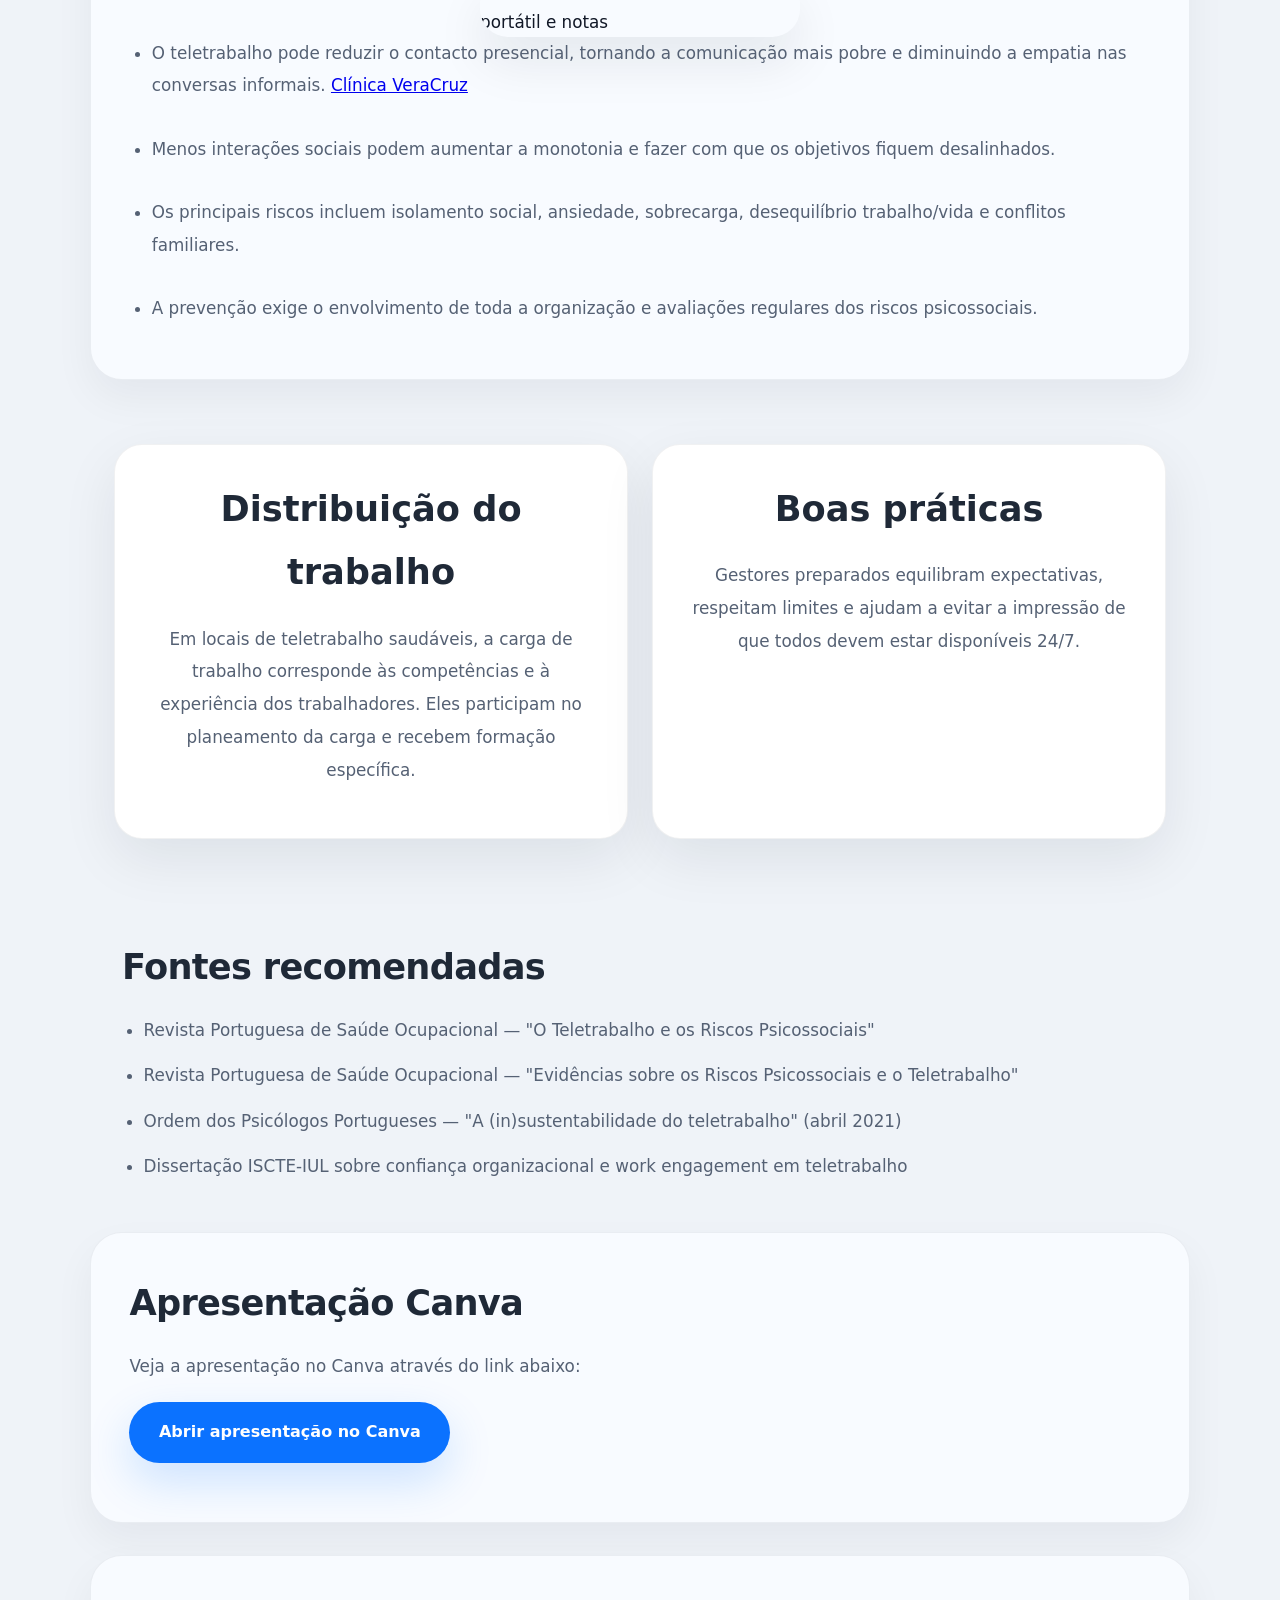
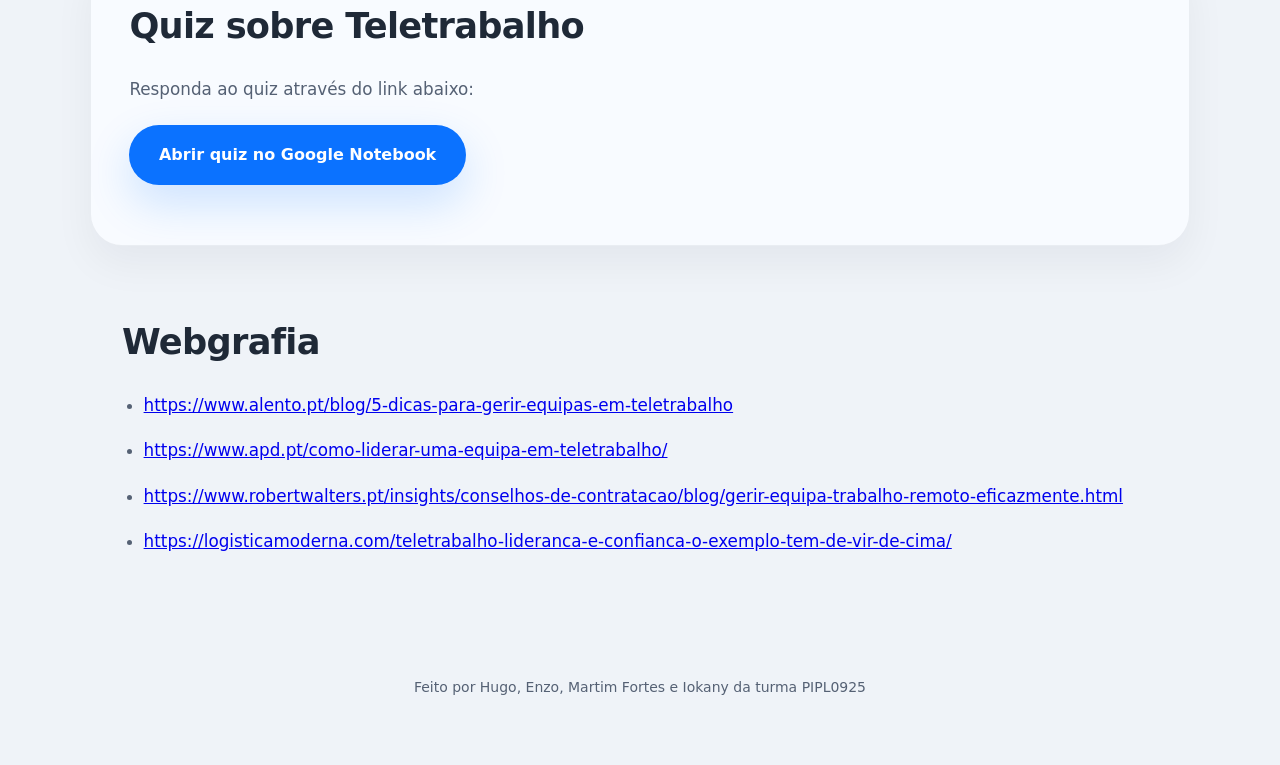
==== commit 2d0b25a5: "Publica site com atualizações" ====
--- a/index.html
+++ b/index.html
@@ -18,6 +18,8 @@
         <a href="#risks">Riscos</a>
         <a href="#practices">Práticas</a>
         <a href="#sources">Fontes</a>
+        <a href="#presentation">Apresentação</a>
+        <a href="#quiz">Quiz</a>
       </nav>
     </div>
   </header>
@@ -32,7 +34,7 @@
           <a class="btn" href="#trust">Saiba mais</a>
         </div>
         <div class="hero-visual" data-animate>
-          <img class="hero-image" src="https://images.unsplash.com/photo-1517245386807-bb43f82c33c4?auto=format&fit=crop&w=1200&q=80" alt="Home office com computador portátil e ambiente de teletrabalho" loading="lazy" />
+          <img class="hero-image" src="https://images.pexels.com/photos/374074/pexels-photo-374074.jpeg?auto=compress&cs=tinysrgb&w=1200" alt="Home office com computador portátil e ambiente de teletrabalho" loading="lazy" />
           <div class="hero-card">
             <strong>Confiança</strong>
             <p>Evite vigilância e controlo excessivo. Confiança aumenta desempenho e reduz stress.</p>
@@ -58,7 +60,7 @@
       <p>A confiança é a base de qualquer equipa remota eficaz. Quando o gestor acredita no trabalho dos colaboradores, evita-se controlo excessivo e vigilância constante, práticas que diminuem a produtividade e geram tensão.</p>
       <p>Estudos académicos mostram que a confiança organizacional está ligada a melhor desempenho, maior satisfação e menos stress. Ela também medeia a relação entre práticas de recursos humanos e engagement no teletrabalho. <a href="https://repositorio.iscte-iul.pt/bitstream/10071/23522/1/master_joana_faria_oliveira.pdf" target="_blank">Iscte-IUL</a></p>
       <figure class="section-figure">
-        <img src="https://images.unsplash.com/photo-1517248135467-4c7edcad34c4?auto=format&fit=crop&w=600&q=80" alt="Home office organizado com computador e espaço pessoal" loading="lazy" />
+        <img src="https://images.pexels.com/photos/1181306/pexels-photo-1181306.jpeg?auto=compress&cs=tinysrgb&w=600" alt="Home office organizado com computador e espaço pessoal" loading="lazy" />
       </figure>
       <div class="highlight">
         <p>Sem confiança, gestores tendem a duvidar da produtividade dos colaboradores e a exigir disponibilidade permanente, prejudicando toda a equipa.</p>
@@ -67,7 +69,7 @@
 
     <section id="communication" class="container features">
       <div class="feature-card" data-animate>
-        <img src="https://images.unsplash.com/photo-1504384308090-c894fdcc538d?auto=format&fit=crop&w=600&q=80" alt="Pessoa em home office com computador e chamada de vídeo" loading="lazy" />
+        <img src="https://images.pexels.com/photos/5077049/pexels-photo-5077049.jpeg?auto=compress&cs=tinysrgb&w=600" alt="Pessoa em home office com computador e chamada de vídeo" loading="lazy" />
         <div class="feature-card-content">
           <h3>Comunicação aberta e transparente</h3>
           <p>Uma política interna clara e acessível é um sinal de teletrabalho saudável. Ela aumenta o envolvimento no planeamento de tarefas e o reconhecimento do trabalho de cada colaborador.</p>
@@ -75,7 +77,7 @@
         </div>
       </div>
       <div class="feature-card" data-animate>
-        <img src="https://images.unsplash.com/photo-1498050108023-c5249f4df085?auto=format&fit=crop&w=600&q=80" alt="Home office com notas e planeamento de trabalho" loading="lazy" />
+        <img src="https://images.pexels.com/photos/3861972/pexels-photo-3861972.jpeg?auto=compress&cs=tinysrgb&w=600" alt="Home office com notas e planeamento de trabalho" loading="lazy" />
         <div class="feature-card-content">
           <h3>Missão colectiva e valores</h3>
           <p>Um teletrabalho bem-sucedido nasce de uma cultura de confiança e de uma visão partilhada. As pessoas sentem-se valorizadas quando percebem coerência entre o discurso e a prática da organização.</p>
@@ -87,7 +89,7 @@
     <section id="risks" class="container section-surface" data-animate>
       <h2>Riscos psicossociais e sinais de alerta</h2>
       <figure class="section-figure">
-        <img src="https://images.unsplash.com/photo-1486312338219-ce68d2c6f44d?auto=format&fit=crop&w=600&q=80" alt="Home office com ambiente de trabalho e sinais de stress" loading="lazy" />
+        <img src="https://encrypted-tbn0.gstatic.com/images?q=tbn:ANd9GcTR0Ns20CqLX95BL6glIRoDOA6SMAbLSXhHV8_vEJGN0odlc0NPd1zGn49G&s=10" alt="Pessoa a trabalhar em casa com portátil e notas" loading="lazy" />
       </figure>
       <ul class="risk-list">
         <li>O teletrabalho pode reduzir o contacto presencial, tornando a comunicação mais pobre e diminuindo a empatia nas conversas informais. <a href="https://clinicaveracruz.pt/riscos-psicossociais-e-teletrabalho/" target="_blank">Clínica VeraCruz</a></li>
@@ -99,12 +101,16 @@
 
     <section id="practices" class="container features">
       <div class="feature-card" data-animate>
-        <h3>Distribuição do trabalho</h3>
-        <p>Em locais de teletrabalho saudáveis, a carga de trabalho corresponde às competências e à experiência dos trabalhadores. Eles participam no planeamento da carga e recebem formação específica.</p>
+        <div class="feature-card-content">
+          <h3>Distribuição do trabalho</h3>
+          <p>Em locais de teletrabalho saudáveis, a carga de trabalho corresponde às competências e à experiência dos trabalhadores. Eles participam no planeamento da carga e recebem formação específica.</p>
+        </div>
       </div>
       <div class="feature-card" data-animate>
-        <h3>Boas práticas</h3>
-        <p>Gestores preparados equilibram expectativas, respeitam limites e ajudam a evitar a impressão de que todos devem estar disponíveis 24/7.</p>
+        <div class="feature-card-content">
+          <h3>Boas práticas</h3>
+          <p>Gestores preparados equilibram expectativas, respeitam limites e ajudam a evitar a impressão de que todos devem estar disponíveis 24/7.</p>
+        </div>
       </div>
     </section>
 
@@ -115,6 +121,28 @@
         <li>Revista Portuguesa de Saúde Ocupacional — "Evidências sobre os Riscos Psicossociais e o Teletrabalho"</li>
         <li>Ordem dos Psicólogos Portugueses — "A (in)sustentabilidade do teletrabalho" (abril 2021)</li>
         <li>Dissertação ISCTE-IUL sobre confiança organizacional e work engagement em teletrabalho</li>
+      </ul>
+    </section>
+
+    <section id="presentation" class="container section-surface" data-animate>
+      <h2>Apresentação Canva</h2>
+      <p>Veja a apresentação no Canva através do link abaixo:</p>
+      <p><a class="btn" href="https://canva.link/5hun9vck3d6xcf0" target="_blank" rel="noreferrer noopener">Abrir apresentação no Canva</a></p>
+    </section>
+
+    <section id="quiz" class="container section-surface" data-animate>
+      <h2>Quiz sobre Teletrabalho</h2>
+      <p>Responda ao quiz através do link abaixo:</p>
+      <p><a class="btn" href="https://notebook.google.com/notebook/40e4e29b-5c68-406d-ab62-0d77f5479775/artifact/8c71b487-d70f-45ac-8bf5-8a80b6139556?utm_source=nlm_web_share&utm_medium=google_oo&utm_campaign=art_share_1&utm_content=&utm_smc=nlm_web_share_google_oo_art_share_1_" target="_blank" rel="noreferrer noopener">Abrir quiz no Google Notebook</a></p>
+    </section>
+
+    <section id="webgrafia" class="container sources" data-animate>
+      <h2>Webgrafia</h2>
+      <ul>
+        <li><a href="https://www.alento.pt/blog/5-dicas-para-gerir-equipas-em-teletrabalho" target="_blank" rel="noreferrer noopener">https://www.alento.pt/blog/5-dicas-para-gerir-equipas-em-teletrabalho</a></li>
+        <li><a href="https://www.apd.pt/como-liderar-uma-equipa-em-teletrabalho/" target="_blank" rel="noreferrer noopener">https://www.apd.pt/como-liderar-uma-equipa-em-teletrabalho/</a></li>
+        <li><a href="https://www.robertwalters.pt/insights/conselhos-de-contratacao/blog/gerir-equipa-trabalho-remoto-eficazmente.html" target="_blank" rel="noreferrer noopener">https://www.robertwalters.pt/insights/conselhos-de-contratacao/blog/gerir-equipa-trabalho-remoto-eficazmente.html</a></li>
+        <li><a href="https://logisticamoderna.com/teletrabalho-lideranca-e-confianca-o-exemplo-tem-de-vir-de-cima/" target="_blank" rel="noreferrer noopener">https://logisticamoderna.com/teletrabalho-lideranca-e-confianca-o-exemplo-tem-de-vir-de-cima/</a></li>
       </ul>
     </section>
 
--- a/styles.css
+++ b/styles.css
@@ -11,6 +11,7 @@
 *{box-sizing:border-box}
 html{font-size:16px;scroll-behavior:smooth}
 body{margin:0;font-family:Inter,system-ui,Segoe UI,Roboto,'Helvetica Neue',Arial,sans-serif;background:radial-gradient(circle at top,rgba(11,114,255,.1),transparent 30%),var(--bg);color:var(--text);line-height:1.8;font-size:1.05rem}
+section[id]{scroll-margin-top:6.5rem}
 .container{max-width:1100px;margin:0 auto;padding:2rem}
 .site-header{position:sticky;top:0;z-index:20;background:rgba(255,255,255,.92);backdrop-filter:blur(14px);border-bottom:1px solid rgba(15,23,42,.08)}
 .header-inner{display:flex;align-items:center;justify-content:space-between;gap:1rem}
@@ -38,17 +39,24 @@
 .section-figure img{width:100%;max-width:320px;height:auto;border-radius:28px;box-shadow:0 26px 50px rgba(15,23,42,.08);object-fit:cover}
 .video-section video,
 section#video video{width:100%;border-radius:28px;box-shadow:0 26px 50px rgba(15,23,42,.08);max-height:520px;object-fit:cover}
+.presentation-embed{position:relative;width:100%;min-height:420px;overflow:hidden;border-radius:28px;box-shadow:0 26px 50px rgba(15,23,42,.08);background:#000}
+.presentation-embed iframe,
+.quiz-embed iframe{width:100%;height:100%;min-height:420px;border:0;display:block}
+.quiz-embed{position:relative;width:100%;min-height:420px;overflow:hidden;border-radius:28px;box-shadow:0 26px 50px rgba(15,23,42,.08);background:#000}
 @keyframes float{to{transform:translateY(-8px)}}
 .section-surface{background:var(--surface);border:1px solid rgba(15,23,42,.06);border-radius:32px;padding:2.4rem;box-shadow:0 18px 40px rgba(15,23,42,.05);margin-bottom:2rem}
 h2{font-size:2.2rem;margin:0 0 1rem;color:var(--secondary);letter-spacing:-.02em}
 p{margin:0 0 1.3rem;color:var(--muted);font-size:1.05rem}
 .features{display:grid;grid-template-columns:repeat(2,minmax(0,1fr));gap:1.5rem;margin-bottom:2rem;align-items:stretch}
+section#practices.container{max-width:1100px;width:100%;padding-left:1.5rem;padding-right:1.5rem;margin-left:auto;margin-right:auto}
+section#practices.features{grid-template-columns:repeat(2,minmax(360px,1fr));gap:1.5rem;margin-bottom:2rem;align-items:stretch}
 .feature-card{display:flex;flex-direction:column;background:var(--card);border-radius:28px;padding:0;overflow:hidden;box-shadow:0 20px 55px rgba(15,23,42,.08);border:1px solid rgba(15,23,42,.06);transition:transform .3s ease,box-shadow .3s ease,background .3s ease;min-height:100%}
 .feature-card:hover{transform:translateY(-5px);box-shadow:0 24px 60px rgba(15,23,42,.12);background:rgba(255,255,255,.98)}
 .feature-card img{width:100%;aspect-ratio:16/9;height:auto;object-fit:cover;display:block}
-.feature-card-content{padding:2.1rem;display:flex;flex-direction:column;flex:1}
-.feature-card h3{margin-top:0;font-size:1.5rem;color:var(--secondary)}
-.feature-card p{margin-bottom:1rem;font-size:1.05rem;line-height:1.95}
+.feature-card-content{padding:2rem 1.8rem;display:flex;flex-direction:column;flex:1}
+section#practices .feature-card-content{align-items:center;text-align:center;padding-left:1.8rem;padding-right:1.8rem}
+section#practices .feature-card-content h3{margin:0 0 1.2rem;font-size:2.2rem;font-weight:700;color:var(--secondary);width:100%}
+section#practices .feature-card-content p{margin:0 auto 1.2rem;max-width:34rem;font-size:1.05rem;line-height:1.95}
 .source a{color:var(--primary);text-decoration:none;font-size:.98rem}
 .source a:hover{text-decoration:underline}
 .risk-list{margin:0;padding:0 0 0 1.4rem;list-style:disc;gap:.9rem;display:grid}
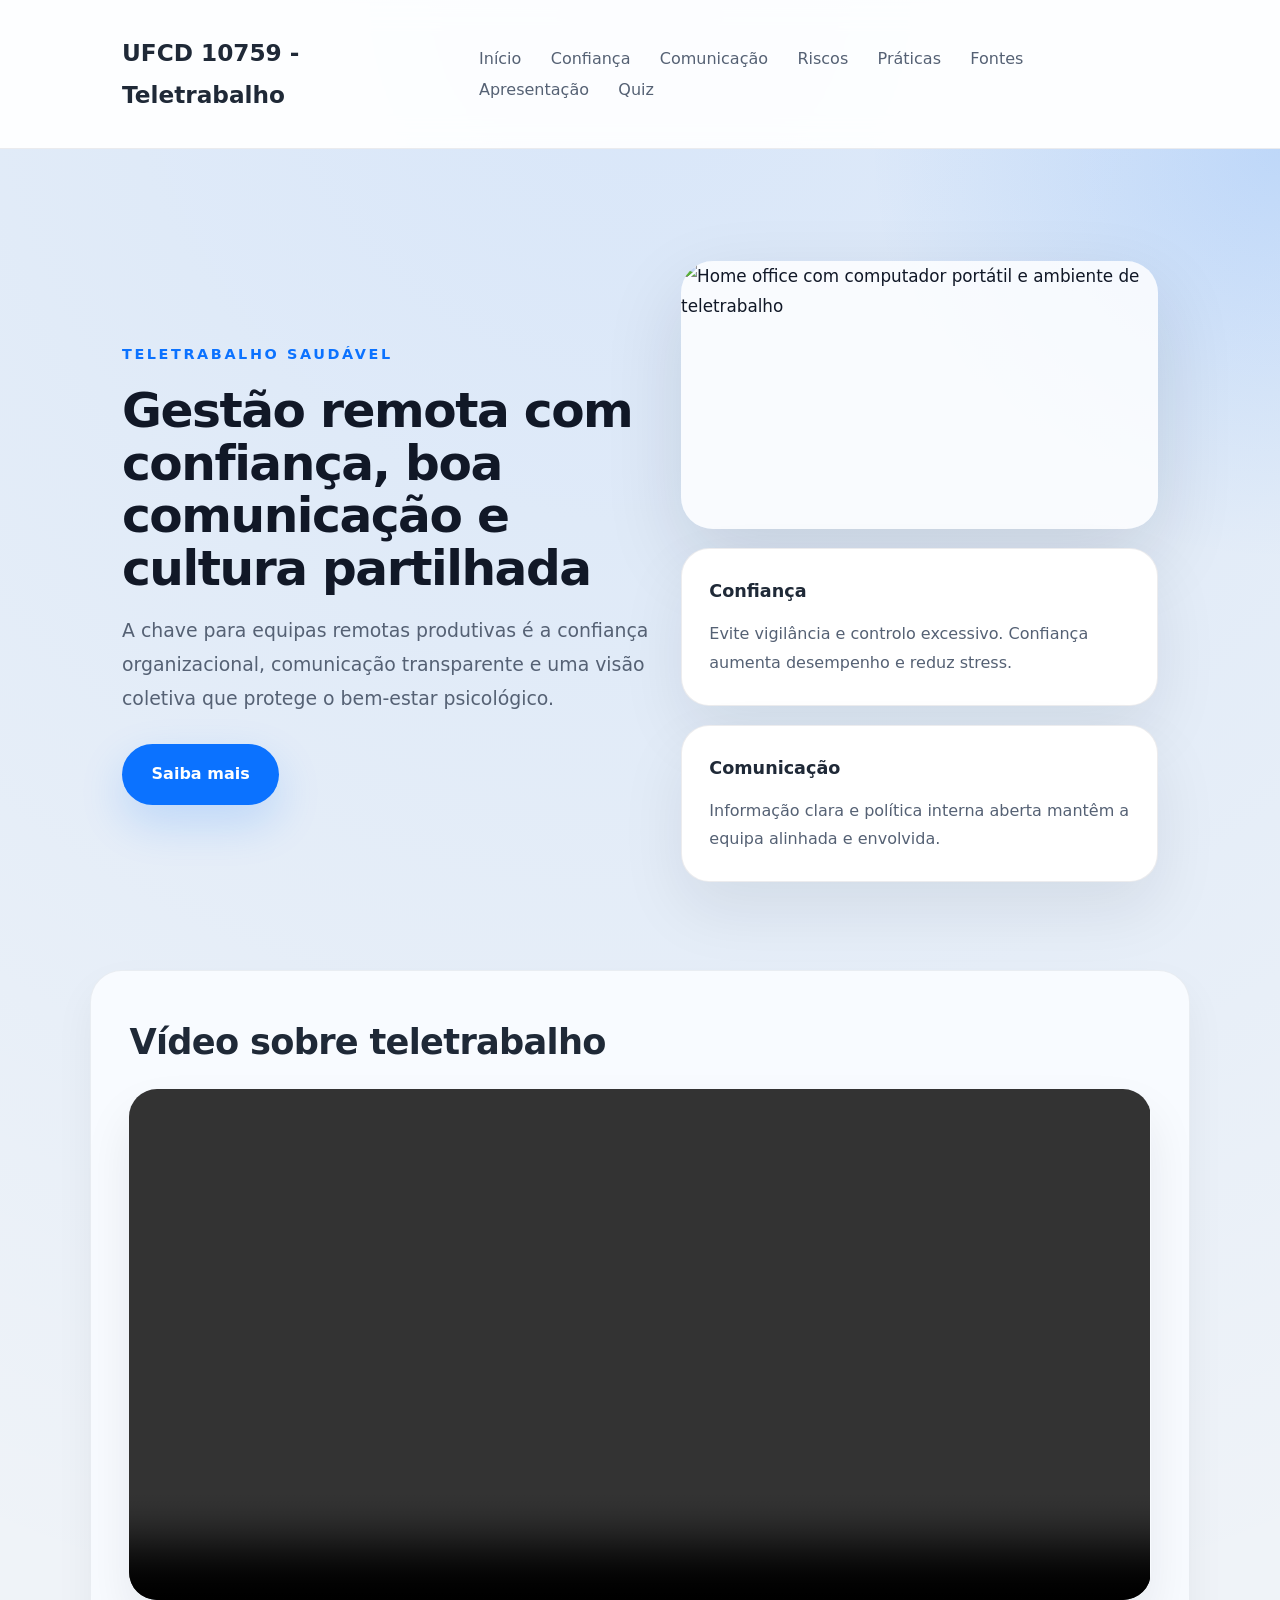
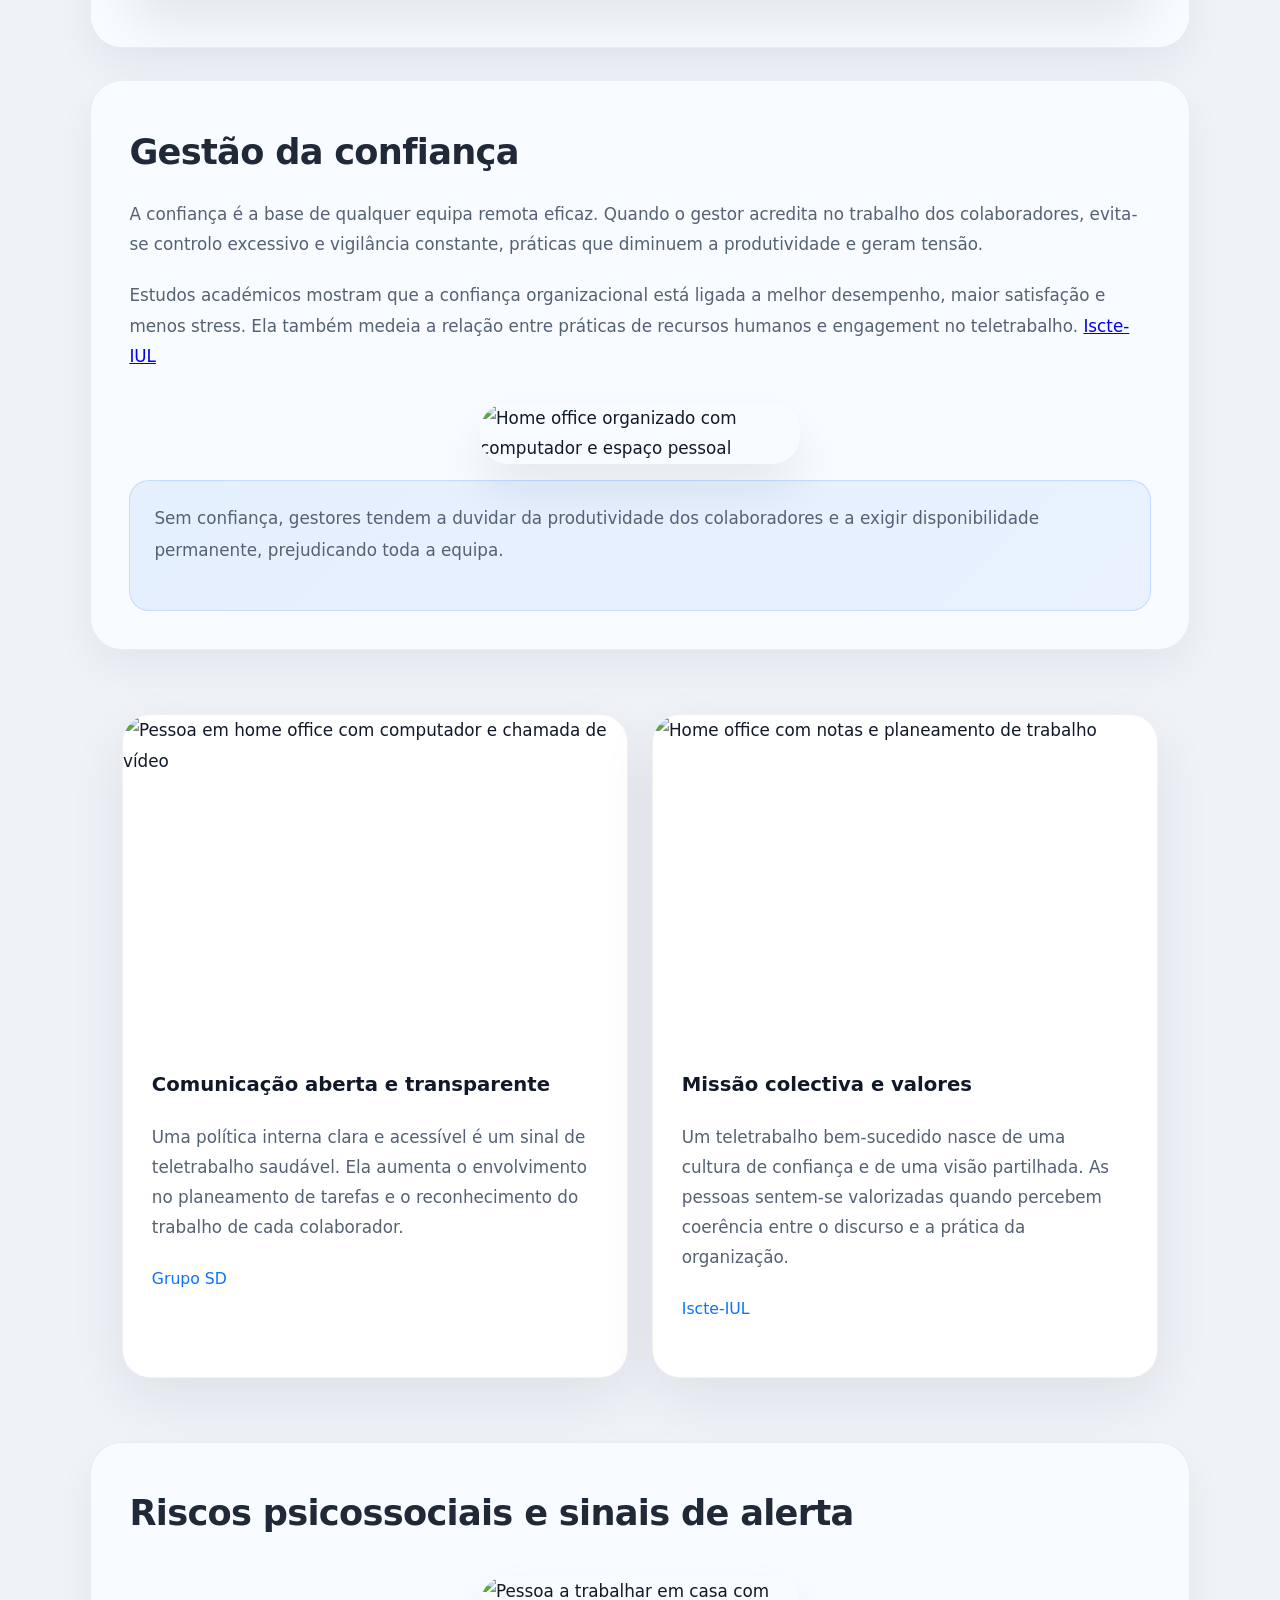
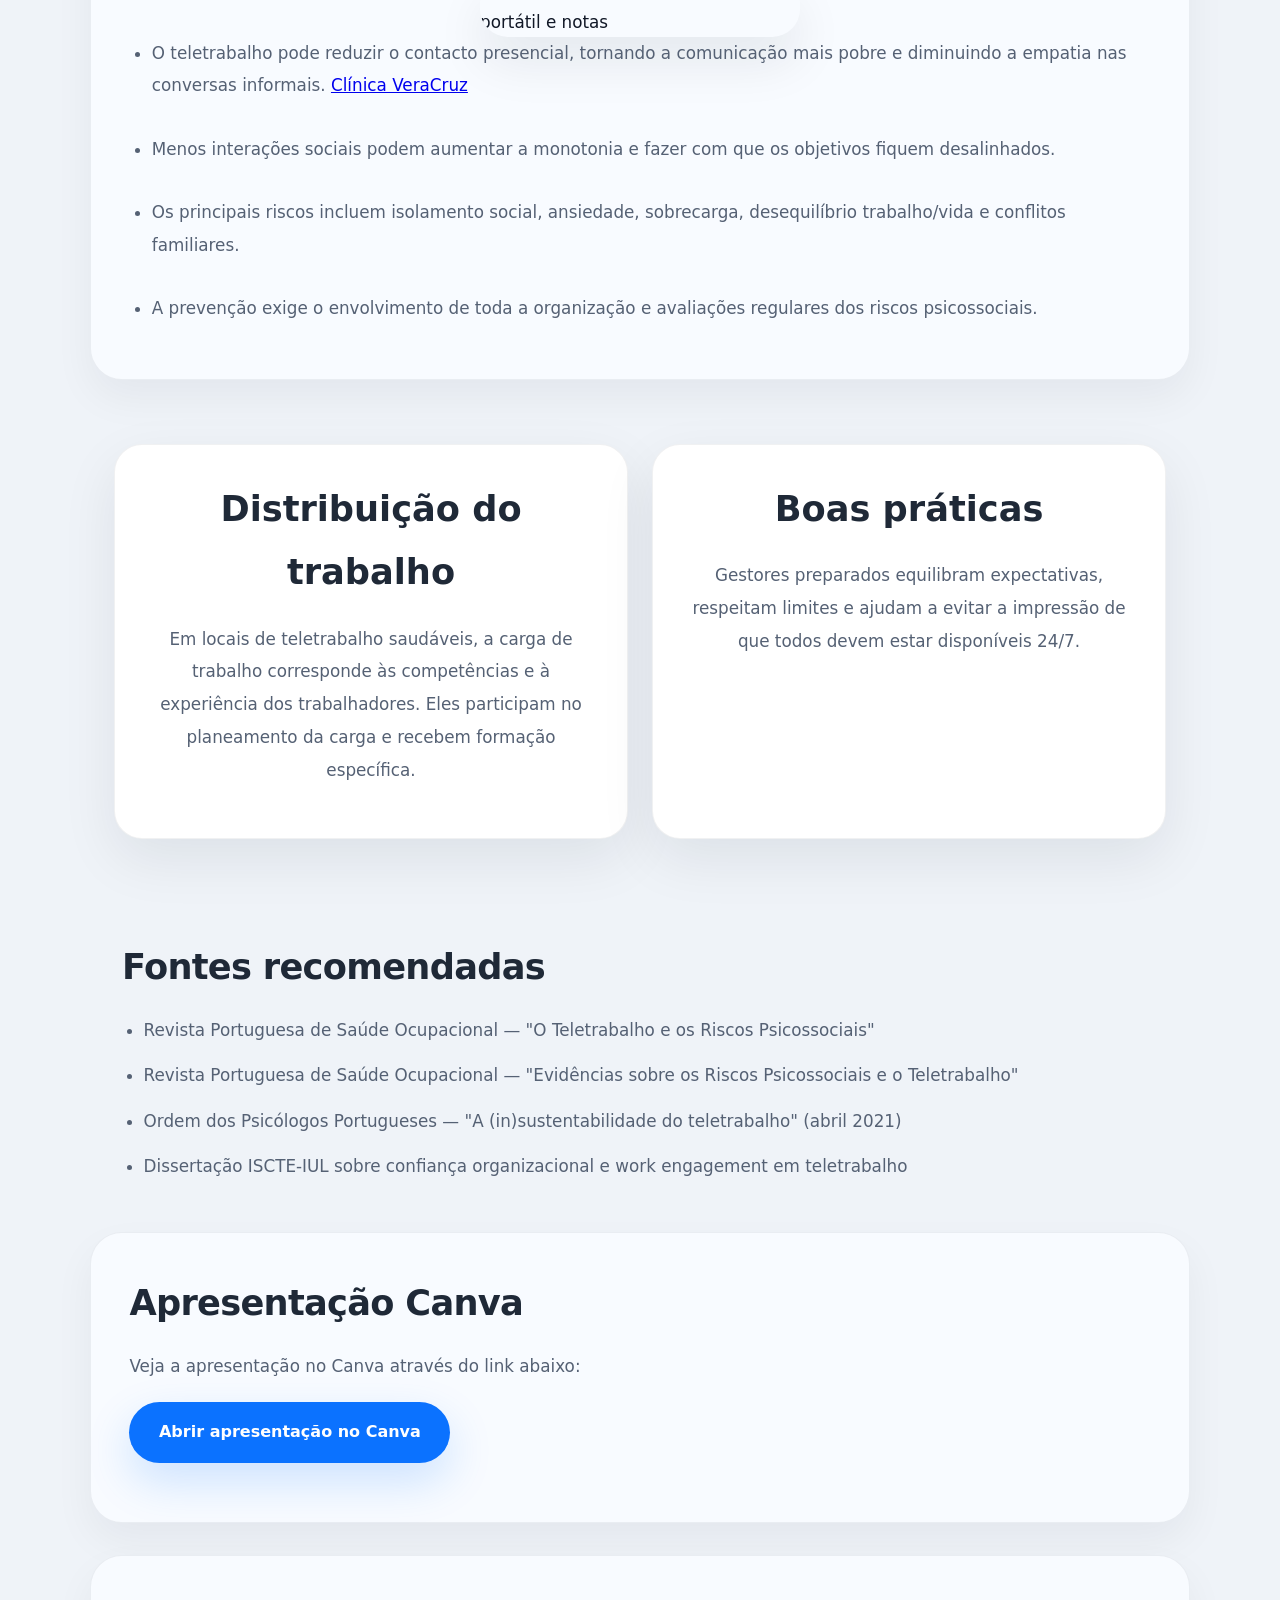
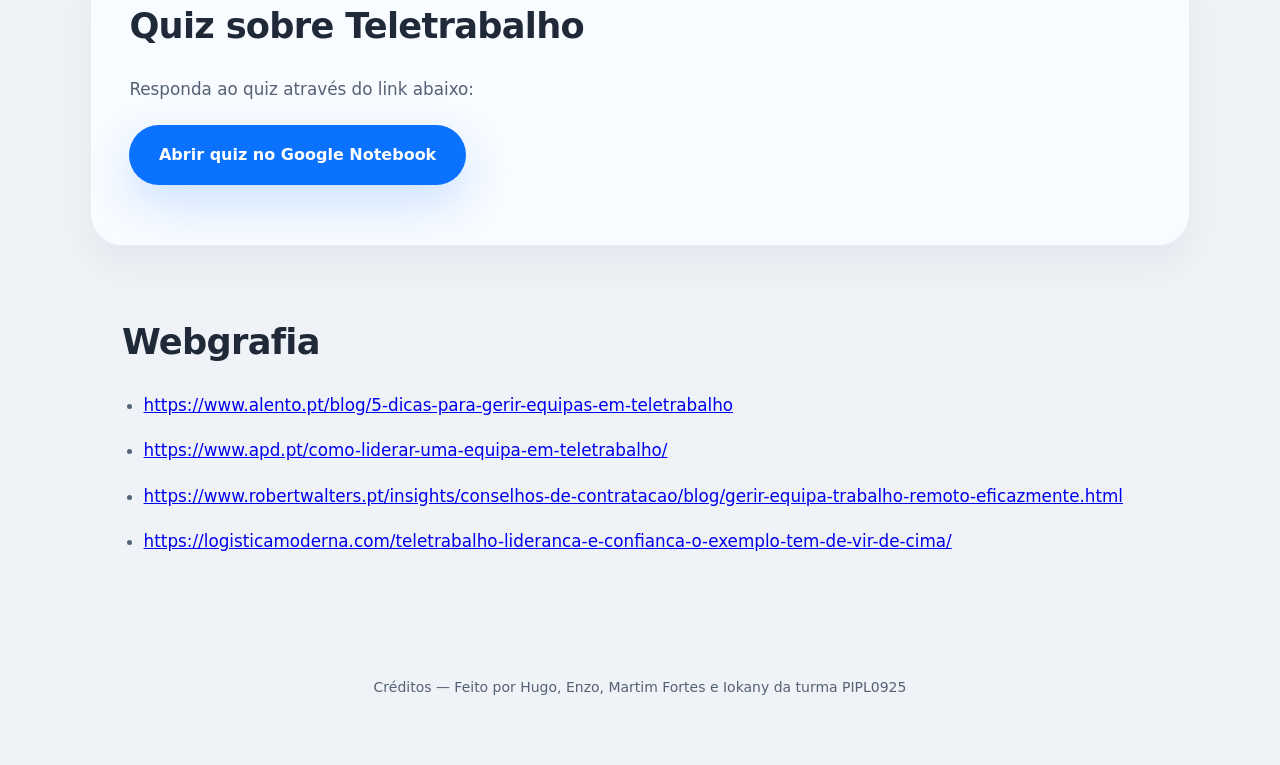
==== commit ec9c07a2: "fix2 gg" ====
--- a/index.html
+++ b/index.html
@@ -150,7 +150,7 @@
 
   <footer class="site-footer">
     <div class="container">
-      <small>Feito por Hugo, Enzo, Martim Fortes e Iokany da turma PIPL0925</small>
+      <small>Créditos — Feito por Hugo, Enzo, Martim Fortes e Iokany da turma PIPL0925</small>
     </div>
   </footer>
 
